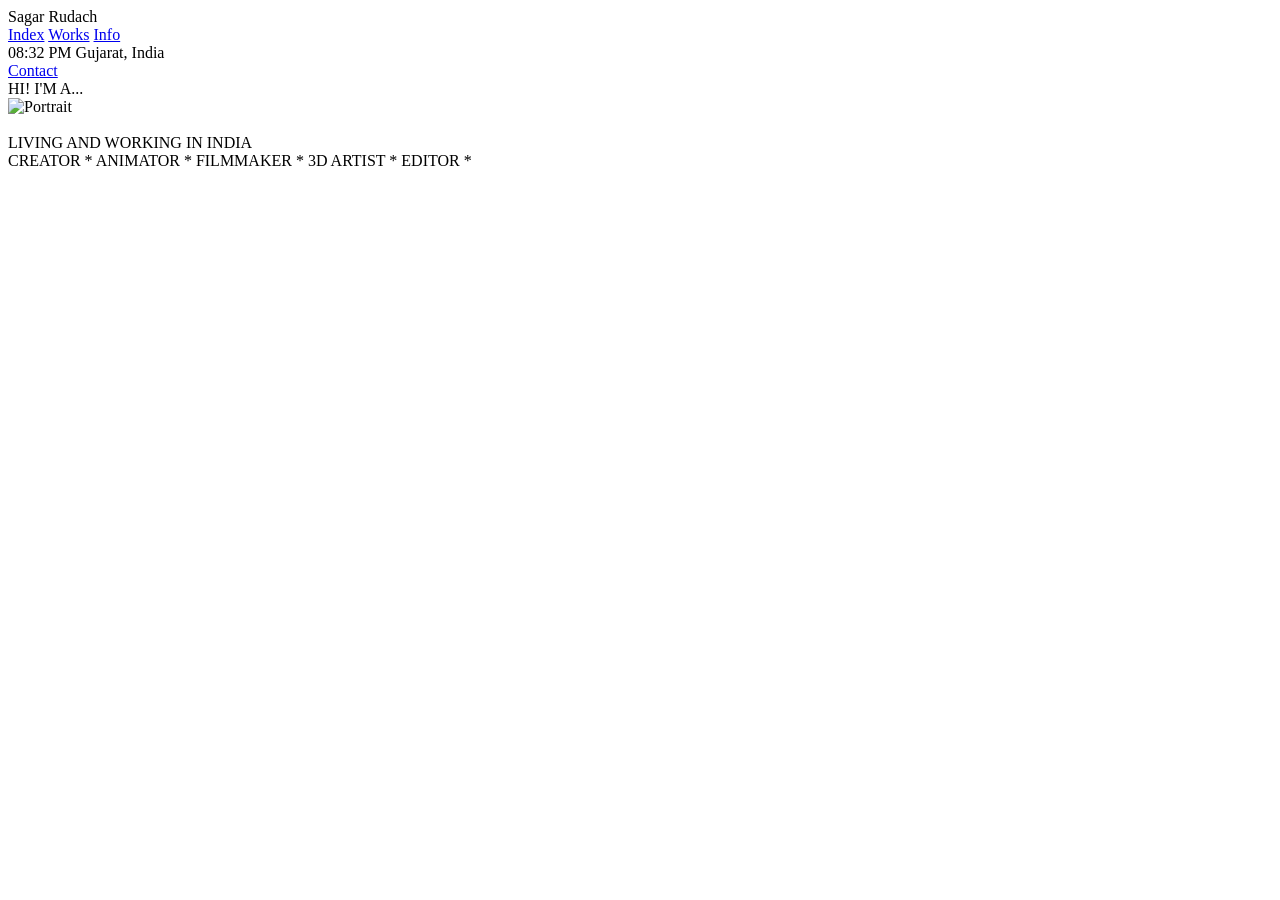
==== info.html @ 34eed045 "Update_index and relevent style and script" ====
<!DOCTYPE html>
<html lang="en">

<head>
    <meta charset="UTF-8">
    <meta name="viewport" content="width=device-width, initial-scale=1.0">

    <title>Sagar Rudach — Portfolio</title>
<header class="site-header">

    <!-- LEFT -->
    <div class="header-name">
        Sagar Rudach
    </div>

    <!-- CENTER -->
    <nav class="header-nav">
       <a href="index.html" data-page="index">Index</a>
        <a href="works.html" data-page="works">Works</a>
        <a href="info.html" data-page="info">Info</a>
    </nav>

    <!-- RIGHT -->
    <div class="header-right">

        <div class="header-location">
            <span id="clock">08:32 PM</span>
            <span>Gujarat, India</span>
        </div>

        <a href="contact.html" class="header-contact">
            Contact
        </a>

    </div>
</header>

    <link rel="stylesheet" href="style.css">
</head>

<body>

    <main class="about">

        <!-- LEFT TEXT -->
        <div class="intro">
            <span>HI! I'M A...</span>
        </div>


        <!-- PORTRAIT -->
        <div class="portrait" id="portrait">

            <!-- Static face -->
            <img
                src="assets/portrait.jpg"
                class="portrait-base"
                alt="Portrait"
            >

            <!-- Interactive eye layer -->
            <div class="eye-container">

                <img
                    id="eyesA"
                    class="eyes eyes-visible"
                    src="assets/eyes/center.png"
                    alt=""
                >

                <img
                    id="eyesB"
                    class="eyes"
                    src="assets/eyes/center.png"
                    alt=""
                >

            </div>

        </div>


        <!-- RIGHT TEXT -->
        <div class="location">
            <span>LIVING AND WORKING</span>
            <span>IN INDIA</span>
        </div>


        <!-- CREATIVE ROLES -->
        <div class="roles">

            <span class="role" data-gaze="upper-left">
                CREATOR *
            </span>

            <span class="role" data-gaze="up">
                ANIMATOR *
            </span>

            <span class="role" data-gaze="upper-right">
                FILMMAKER *
            </span>

            <span class="role" data-gaze="left">
                3D ARTIST *
            </span>

            <span class="role" data-gaze="right">
                EDITOR *
            </span>

        </div>

    </main>


    <script src="script.js"></script>

</body>

</html>
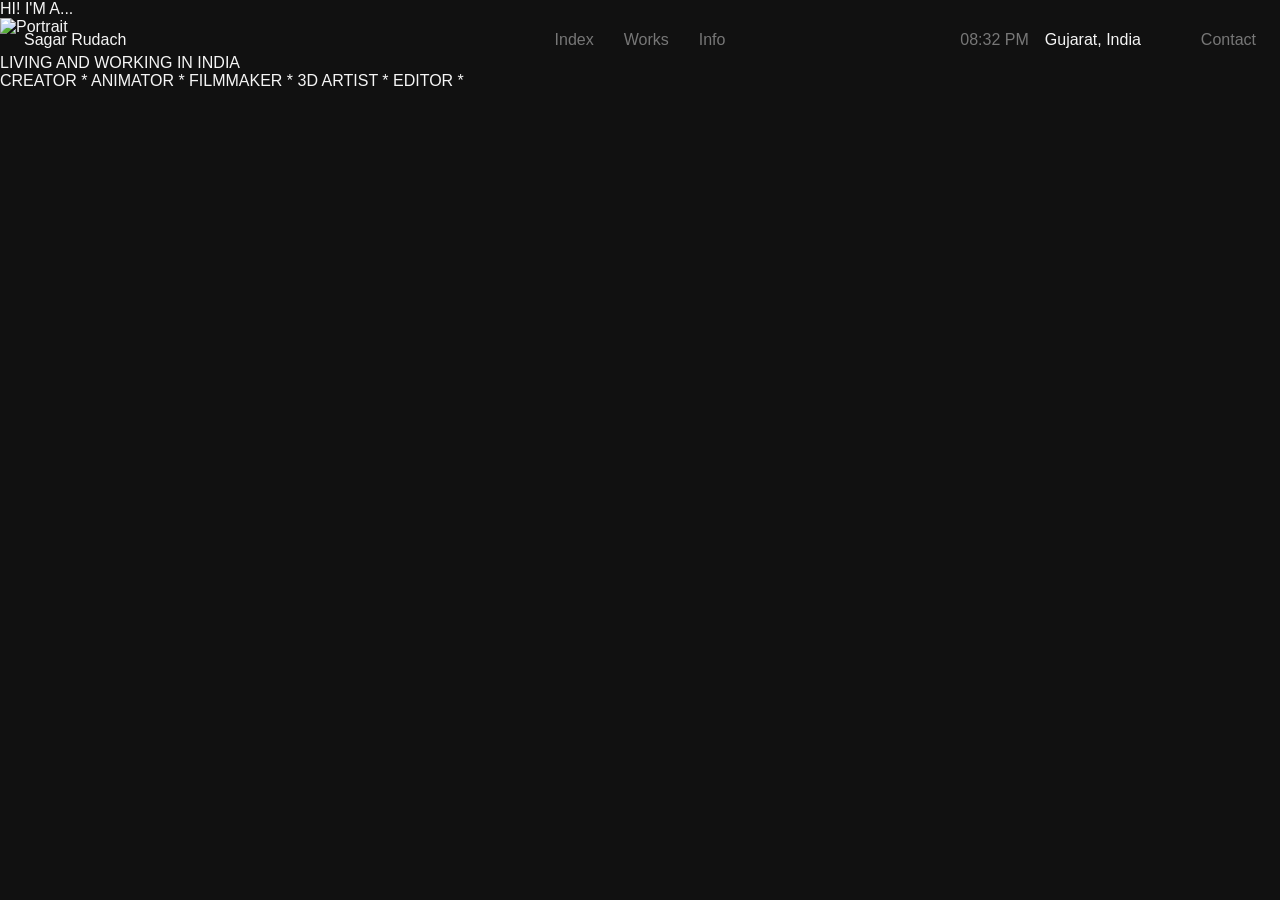
==== commit e9570300: "Refactor info.html with corrected references Updated HTML structure and corrected stylesheet/script " ====
--- a/info.html
+++ b/info.html
@@ -35,7 +35,7 @@
     </div>
 </header>
 
-    <link rel="stylesheet" href="style.css">
+    <link rel="stylesheet" href="Style.css">
 </head>
 
 <body>
@@ -115,8 +115,8 @@
     </main>
 
 
-    <script src="script.js"></script>
+    <script src="Script.js"></script>
 
 </body>
 
-</html>+</html>
--- a/Style.css
+++ b/Style.css
@@ -0,0 +1,2456 @@
+/* =========================================
+   HEADER
+========================================= */
+
+.site-header {
+    position: absolute;
+    top: 0;
+    left: 0;
+    width: 100%;
+    height: 80px;
+    padding: 0 24px;
+    display: grid;
+    grid-template-columns: 1fr auto 1fr;
+    align-items: center;
+    z-index: 50;
+    font-size: 16px;
+}
+
+/* =========================================
+   PROJECT FOLDERS
+========================================= */
+
+.project-folder-container {
+
+    position: fixed;
+    left: 0;
+    top: 50%;
+    width: 100vw;
+    height: 82vh;
+    transform:
+        translate(-100%, -50%);
+    display: flex;
+    align-items: center;
+    padding-left: 12vw;
+    transition:
+        transform 1.2s cubic-bezier(.16,1,.3,1);
+    z-index: 40;
+    pointer-events: none;
+}
+
+
+/* OPEN */
+
+.hero.projects-open .project-folder-container {
+
+    transform:
+        translate(0, -50%);
+    pointer-events: auto;
+}
+/* =========================================
+   PROJECT FOLDER NAVIGATION
+========================================= */
+
+.project-folder-view {
+
+    position: fixed;
+    inset: 0;
+    z-index: 60;
+    pointer-events: none;
+    overflow: hidden;
+    transform: translateX(100%);
+    transition:
+        transform 1.1s cubic-bezier(.16,1,.3,1);
+}
+
+
+/* OPEN */
+
+.hero.projects-open .project-folder-view {
+
+    transform: translateX(0);
+    scale: 1px;
+    pointer-events: auto;
+
+}
+
+
+/* =========================================
+   FOLDER TRACK
+========================================= */
+
+.folder-track {
+
+    position: absolute;
+    right: 5vw;
+    top: 50%;
+    height: 70vh;
+    display: flex;
+    align-items: center;
+    transform: translateY(-50%);
+    padding-right: 8vw;
+
+}
+
+
+/* =========================================
+   FOLDER
+========================================= */
+
+.folder-project {
+
+    position: relative;
+    flex: 0 0 clamp(180px, 18vw, 280px);
+    height: 65vh;
+    margin-left: -55px;
+    padding: 0;
+    border: 1px solid #444;
+    background: #222;
+    overflow: visible;
+    cursor: pointer;
+    transition:
+        transform .6s cubic-bezier(.16,1,.3,1),
+        margin .6s cubic-bezier(.16,1,.3,1);
+
+}
+
+
+/* First folder */
+
+.folder-project:first-child {
+    margin-left: 0;
+}
+
+
+/* =========================================
+   FOLDER IMAGE
+========================================= */
+
+.folder-project img {
+
+    width: 100%;
+    height: 100%;
+    display: block;
+    object-fit: cover;
+
+}
+
+
+/* =========================================
+   FOLDER NUMBER
+========================================= */
+
+.folder-project span {
+
+    position: absolute;
+    right: -1px;
+    top: 15%;
+    width: 42px;
+    height: 100px;
+    display: flex;
+    align-items: center;
+    justify-content: center;
+    background: #ddd;
+    color: #111;
+    font-size: 12px;
+    font-weight: 600;
+    writing-mode: vertical-rl;
+    letter-spacing: .1em;
+    z-index: 10;
+
+}
+
+
+/* =========================================
+   STACK ORDER
+========================================= */
+
+.folder-project:nth-child(1) {
+    z-index: 6;
+}
+
+.folder-project:nth-child(2) {
+    z-index: 5;
+}
+
+.folder-project:nth-child(3) {
+    z-index: 4;
+}
+
+.folder-project:nth-child(4) {
+    z-index: 3;
+}
+
+.folder-project:nth-child(5) {
+    z-index: 2;
+}
+
+.folder-project:nth-child(6) {
+    z-index: 1;
+}
+
+
+/* =========================================
+   HOVER
+========================================= */
+
+@media (hover: hover) and (pointer: fine) {
+
+    .folder-project:hover {
+        transform:
+            translateY(-20px);
+        margin-right: 20px;
+    }
+
+}
+
+/* =========================================
+   PROJECT ARCHIVE
+========================================= */
+
+.project-archive {
+    position: fixed;
+    top: 0;
+    right: 0;
+    width: 100vw;
+    height: 100vh;
+    z-index: 70;
+    pointer-events: none;
+    overflow: visible;
+    /*
+       IMPORTANT:
+       Leave the folder stack partially visible
+       on the homepage.
+    */
+    transform: translateX(calc(100% - 120px));
+    transition:
+        transform 1s cubic-bezier(.16, 1, .3, 1);
+}
+
+
+
+/* OPEN */
+
+body.archive-open .project-archive {
+        transform: translateX(calc(100% - 160px));
+
+    pointer-events: auto;
+}
+
+
+/* =========================================
+   TRACK
+========================================= */
+
+.archive-track {
+    width: 100%;
+    height: 100%;
+
+    display: flex;
+    align-items: stretch;
+}
+
+
+/* =========================================
+   COVER
+========================================= */
+
+.archive-cover {
+    cursor: pointer;
+    position: relative;
+    flex: 0 0 18vw;
+    min-width: 190px;
+    height: 100%;
+    background: #0b0b0b;
+    border-right: 1px solid #333;
+    z-index: 20;
+}
+
+.archive-cover:hover {
+    box-shadow:
+        -16px 12px 35px rgba(0,0,0,.48),
+        4px 0 12px rgba(0,0,0,.2);
+}
+
+/* PROJECTS TITLE */
+
+.archive-cover-title {
+    position: absolute;
+    top: 10%;
+    right: 30px;
+    writing-mode: vertical-rl;
+    transform: rotate(180deg);
+    font-size: clamp(2rem, 3vw, 4rem);
+    font-weight: 400;
+    letter-spacing: -.04em;
+}
+
+
+/* SMALL INFO */
+
+.archive-cover-info {
+    position: absolute;
+    bottom: 8%;
+    left: 35px;
+    writing-mode: vertical-rl;
+    transform: rotate(180deg);
+    font-size: 9px;
+    line-height: 1.4;
+    letter-spacing: .1em;
+    color: #777;
+}
+
+
+/* =========================================
+   ARROW
+========================================= */
+
+.archive-arrow {
+    position: absolute;
+    right: 8;
+    top: 50%;
+    transform: translateY(-50%);
+    width: 44px;
+    height: 44px;
+    border-radius: 50%;
+    border: none;
+    background: #ddd;
+    color: #111;
+    font-size: 20px;
+    cursor: pointer;
+    z-index: 30;
+    transition:
+        transform .3s ease;
+}
+
+
+.archive-arrow:hover {
+
+    transform:
+        translateY(-50%)
+        translateX(5px);
+}
+
+/* =========================================
+   ARCHIVE PROJECT
+========================================= */
+
+/* =========================================
+   FOLDER
+========================================= */
+
+.archive-project {
+
+    position: relative;
+
+    flex: 0 0 clamp(150px, 13vw, 210px);
+
+    height: 88vh;
+
+    margin-left: -32px;
+
+    padding: 0;
+
+    border: none;
+
+    background: #888;
+
+    cursor: pointer;
+
+    overflow: visible;
+
+    /*
+       Rounded physical folder appearance
+    */
+    border-radius:
+        0
+        18px
+        18px
+        0;
+
+    /*
+       Shadow makes the layers feel physical
+    */
+    filter:
+        drop-shadow(
+            -10px 8px 14px rgba(0,0,0,.35)
+        );
+
+    transition:
+        transform .7s cubic-bezier(.16,1,.3,1),
+        margin-left .7s cubic-bezier(.16,1,.3,1);
+}
+
+.archive-project span {
+
+    position: absolute;
+    top: 14%;
+    right: -1px;
+    width: 44px;
+    height: 105px;
+    background: #ccc;
+    color: #111;
+    display: flex;
+    align-items: center;
+    justify-content: center;
+    writing-mode: vertical-rl;
+    font-size: 12px;
+    font-weight: 600;
+    letter-spacing: .08em;
+    z-index: 10;
+    /*
+       Rounded folder tab
+    */
+    border-radius:
+        0
+        10px
+        10px
+        0;
+
+    /*
+       Physical depth
+    */
+    box-shadow:
+        5px 4px 10px rgba(0,0,0,.25);
+}
+.archive-project:nth-of-type(1) {
+    z-index: 15;
+}
+
+.archive-project:nth-of-type(2) {
+    z-index: 14;
+}
+
+.archive-project:nth-of-type(3) {
+    z-index: 13;
+}
+
+.archive-project:nth-of-type(4) {
+    z-index: 12;
+}
+
+.archive-project:nth-of-type(5) {
+    z-index: 11;
+}
+
+.archive-project:nth-of-type(6) {
+    z-index: 10;
+}
+
+/* IMAGE */
+
+.archive-project img {
+    width: 100%;
+    height: 100%;
+    object-fit: cover;
+    display: block;
+}
+
+
+/* NUMBER TAB */
+
+.archive-number {
+    position: absolute;
+    top: 16%;
+    right: 0;
+    width: 42px;
+    height: 100px;
+    background: #ccc;
+    color: #111;
+    z-index: 10;
+    display: flex;
+    justify-content: center;
+    align-items: center;
+    writing-mode: vertical-rl;
+    font-size: 13px;
+    font-weight: 600;
+}
+
+/* =========================================
+   MAIN PAGE SHIFT
+========================================= */
+
+.hero {
+    transition:
+        transform 1.2s cubic-bezier(.16,1,.3,1);
+}
+
+
+/* =========================================
+   NAME
+========================================= */
+
+.header-name {
+    justify-self: start;
+    color: #f5f5f5;
+    font-weight: 500;
+}
+
+
+/* =========================================
+   NAVIGATION
+========================================= */
+
+.header-nav {
+    display: flex;
+    align-items: center;
+    gap: 30px;
+}
+
+.header-nav a {
+    position: relative;
+    color: #777;
+    text-decoration: none;
+    transition: color .3s ease;
+}
+
+.header-nav a:hover {
+    color: #f5f5f5;
+}
+
+
+/* ACTIVE LINK */
+
+.header-nav a.active {
+    color: #f5f5f5;
+}
+
+.header-nav a.active::after {
+    content: "";
+    position: absolute;
+    left: 0;
+    right: 0;
+    bottom: -8px;
+    height: 1px;
+    background: #f5f5f5;
+}
+
+
+/* =========================================
+   RIGHT SIDE
+========================================= */
+
+.header-right {
+    justify-self: end;
+    display: flex;
+    align-items: center;
+    gap: 60px;
+}
+
+.header-location {
+    display: flex;
+    align-items: center;
+    gap: 16px;
+}
+
+.header-location span:first-child {
+    color: #777;
+}
+
+.header-location span:last-child {
+    color: #f5f5f5;
+}
+
+.header-contact {
+    color: #777;
+    text-decoration: none;
+    transition: color .3s ease;
+}
+
+.header-contact:hover {
+    color: #f5f5f5;
+}
+
+        /* =========================================
+           RESET
+        ========================================= */
+
+        * {
+            box-sizing: border-box;
+            margin: 0;
+            padding: 0;
+        }
+
+
+        body {
+
+            background: #111;
+            color: #f5f5f5;
+            font-family:
+                Arial,
+                Helvetica,
+                sans-serif;
+            overflow: hidden;
+        }
+
+
+        /* =========================================
+           HERO
+        ========================================= */
+
+        .hero {
+
+            width: 100vw;
+            height: 100vh;
+            position: relative;
+            display: flex;
+            align-items: center;
+            justify-content: center;
+            overflow: hidden;
+        }
+
+
+        /* =========================================
+           TOP LABEL
+        ========================================= */
+
+        .top-label {
+
+            position: absolute;
+            top: 30px;
+            left: 35px;
+            font-size: 11px;
+            letter-spacing: 0.15em;
+            text-transform: uppercase;
+            opacity: 0.5;
+            z-index: 30;
+        }
+
+
+        /* =========================================
+           NAME
+        ========================================= */
+
+        .name {
+
+            position: absolute;        
+            top: 40%;
+            left: 50%;
+            z-index: 10;
+            max-width: calc(100vw - 32px);
+            display: flex;
+            font-size:
+                clamp(
+                    3rem,
+                    8vw,
+                    10rem
+                );
+
+            font-weight: 700;
+            letter-spacing: -0.07em;
+            line-height: 0.8;
+            white-space: nowrap;
+            transform: translate(-50%, -50%);
+            user-select: none;
+        }
+
+
+        .letter {
+
+            display: inline-block;
+            opacity: 0;
+            transform:
+                translate(var(--x), var(--y))
+                rotate(var(--rotation))
+                scale(0.8);
+            transition:
+                transform
+                1.5s
+                cubic-bezier(.16,1,.3,1),
+                opacity
+                .6s
+                ease;
+        }
+
+
+        .hero.reveal .letter {
+
+            opacity: 1;
+            transform:
+                translate(0,0)
+                rotate(0deg)
+                scale(1);
+        }
+
+
+        /* =========================================
+           ABOUT ME
+        ========================================= */
+        .about-me{
+
+            z-index: -10;
+            position: absolute;
+            bottom: 18vh;
+            left: 50%;
+            width: min(76vw, 1000px);
+            transform:
+                translateX(-50%)
+                translateY(200px);
+            text-align: center;
+            font-size: clamp(.5rem, 1.5vw, 2rem);
+            line-height: 1.15;
+            letter-spacing: clamp(.05em, .18vw, .18em);
+            text-transform: uppercase;
+            opacity: 0;
+            transition:
+                transform
+                1.5s
+                cubic-bezier(.16,1,.3,1),
+                opacity
+                .6s
+                ease;
+        }
+
+
+        .hero.reveal .about-me {
+
+            opacity: 1;
+            transform:
+                translate(-50%, 0)
+                rotate(0deg)
+                scale(1);        }
+
+        /* =========================================
+           SUBTITLE
+        ========================================= */
+
+        .subtitle {
+
+            position: absolute;
+            bottom: 8vh;
+            left: 50%;
+            transform:
+                translateX(-50%)
+                translateY(20px);
+            text-align: center;
+            font-size: 11px;
+            letter-spacing: .18em;
+            text-transform: uppercase;
+            opacity: 0;
+            transition:
+                opacity
+                1s
+                ease
+                1.8s,
+
+                transform
+                1s
+                cubic-bezier(.16,1,.3,1)
+                1.8s;
+        }
+
+
+        .hero.reveal .subtitle {
+
+            opacity: .6;
+
+            transform:
+                translateX(-50%)
+                translateY(0);
+        }
+
+
+        /* =========================================
+           PROJECT BOXES
+        ========================================= */
+.project img {
+            width: 100%;
+            height: 100%;
+            object-fit: cover;
+            display: block;
+        }
+
+.project {
+    position: absolute;
+    width: clamp(72px, 9vw, 150px);
+    aspect-ratio: 4 / 3;
+    background: #252525;
+    border: 1px solid #444;
+    display: flex;
+    align-items: center;
+    justify-content: center;
+    color: #777;
+    font-size: 0.65rem;
+    letter-spacing: 0.12em;
+    text-transform: uppercase;
+    cursor: pointer;
+    opacity: 0;
+    transition:
+        transform 1.5s cubic-bezier(.16,1,.3,1),
+        opacity .8s ease;
+}
+
+        .project:hover {
+            border-color: #777;
+            color: #fff;
+            scale:110%;
+            transition:
+            Scale 0.5s cubic-bezier(.2,.8,.2,1);
+        }
+
+        /* =========================================
+           PROJECT FINAL POSITIONS
+        ========================================= */
+
+        .hero.reveal .project {
+            opacity: 1;
+
+        }
+
+
+        .hero.reveal .project-1 {
+            transition-delay: .1s;
+        }
+
+        .hero.reveal .project-2 {
+            transition-delay: .1s;
+        }
+
+        .hero.reveal .project-3 {
+            transition-delay: .1s;
+        }
+
+        .hero.reveal .project-4 {
+            transition-delay: .1s;
+        }
+
+
+        /* =========================================
+           PROJECT OVERLAY
+        ========================================= */
+        
+        .project-view {
+
+            position: fixed;
+            inset: 0;
+            z-index: 100;
+            pointer-events: none;
+            visibility: hidden;
+        }
+
+
+        .project-view.active {
+
+            visibility: visible;
+            pointer-events: auto;
+        }
+
+
+        /* =========================================
+           DARK BACKDROP
+        ========================================= */
+
+        .project-backdrop {
+
+            position: absolute;
+            inset: 0;
+            background:
+                rgba(17, 17, 17, 0.75);
+            opacity: 0;
+            transition:
+                opacity .6s ease;
+        }
+
+
+        .project-view.active
+        .project-backdrop {
+            opacity: 1;
+        }
+
+
+        /* =========================================
+           EXPANDED PROJECT
+        ========================================= */
+
+        .project-content {
+
+            position: absolute;
+            width: 80vw;
+            height: 80vh;
+            top: 50%;
+            left: 50%;
+            background: #1b1b1b;
+            border: 1px solid #444;
+            overflow: auto;
+            opacity: 0;
+            transform:
+                translate(
+                    calc(-50% + var(--start-x)),
+                    calc(-50% + var(--start-y))
+                )
+                scale(var(--start-scale));
+
+            transition:
+                transform
+                .8s
+                cubic-bezier(.16,1,.3,1),
+                opacity
+                .4s
+                ease;
+        }
+
+
+        .project-view.active
+        .project-content {
+            opacity: 1;
+            transform:
+                translate(-50%,-50%)
+                scale(1);
+        }
+
+
+        /* =========================================
+           PROJECT IMAGE PLACEHOLDER
+        ========================================= */
+
+        .project-image {
+
+            width: 100%;
+            height: 65%;
+            background: #292929;
+            display: flex;
+            align-items: center;
+            justify-content: center;
+            color: #555;
+            font-size: 12px;
+            letter-spacing: .15em;
+            text-transform: uppercase;
+        }
+
+
+        /* =========================================
+           PROJECT INFO
+        ========================================= */
+
+        .project-info {
+
+            padding: 35px;
+            display: grid;
+            grid-template-columns:
+                1fr 2fr;
+            gap: 40px;
+        }
+
+
+        .project-number {
+
+            font-size: 11px;
+            letter-spacing: .15em;
+            opacity: .5;
+        }
+
+
+        .project-title {
+
+            font-size:
+                clamp(
+                    2rem,
+                    5vw,
+                    5rem
+                );
+            line-height: .9;
+            margin-bottom: 25px;
+        }
+
+
+        .project-description {
+
+            max-width: 600px;
+            font-size: 15px;
+            line-height: 1.6;
+            color: #aaa;
+        }
+
+
+        /* =========================================
+           CLOSE BUTTON
+        ========================================= */
+
+        .close-project {
+
+            position: absolute;
+            top: 20px;
+            right: 25px;
+            z-index: 10;
+            width: 45px;
+            height: 45px;
+            border: 1px solid #555;
+            background: #111;
+            color: white;
+            font-size: 20px;
+            cursor: pointer;
+        }
+
+
+        /* =========================================
+           MOBILE
+        ========================================= */
+
+        @media (max-width:600px) {
+
+            .name {
+
+                font-size: 17vw;
+                flex-wrap: wrap;
+                justify-content: center;
+                max-width: 95vw;
+            }
+
+
+            .project {
+
+                width: 25vw;
+            }
+
+
+            .project-content {
+
+                width: 92vw;
+                height: 85vh;
+            }
+
+
+            .project-info {
+
+                grid-template-columns: 1fr;
+                gap: 20px;
+                padding: 25px;
+            }
+
+        }
+
+
+/* =========================================
+   SLIDE PROJECT ARCHIVE
+========================================= */
+
+.project-archive {
+    position: fixed;
+    top: 0;
+    right: 0;
+    /*
+       The archive itself is only 55vw wide.
+       This makes it feel like a physical stack
+       sitting off the edge of the homepage.
+    */
+    width: 40vw;
+    height: 100vh;
+    z-index: 70;
+    pointer-events: none;
+    overflow: visible;
+
+    /*
+       CLOSED:
+       Only the left edge of the archive
+       peeks into the homepage.
+    */
+    transform:
+        translateX(calc(100% - 220px));
+
+    transition:
+        transform 1.1s cubic-bezier(.16, 1, .3, 1);
+}
+
+
+/* =========================================
+   OPEN
+========================================= */
+
+body.archive-open .project-archive {
+    
+    transform:
+        translateX(0);
+
+    pointer-events: auto;
+}
+
+
+/* =========================================
+   STACK
+========================================= */
+
+.archive-stack {
+
+    position: relative;
+    width: 100%;
+    height: 100%;
+    display: flex;
+    align-items: center;
+    padding:
+        6vh
+        4vw
+        6vh
+        0;
+}
+
+
+/* =========================================
+   PROJECTS COVER
+========================================= */
+
+.archive-cover {
+
+    position: relative;
+    flex:
+        0 0
+        clamp(115px, 9vw, 150px);
+    height: 88vh;
+    background: #090909;
+    z-index: 30;
+    /*
+       Folder-like rounded edge
+    */
+    border-radius:
+        0
+        24px
+        24px
+        0;
+    /*
+       Physical depth
+    */
+    box-shadow:
+        -12px 12px 30px rgba(0,0,0,.42),
+        4px 0 10px rgba(0,0,0,.18);
+    overflow: visible;
+}
+
+
+/* =========================================
+   PROJECTS TITLE
+========================================= */
+
+.archive-title {
+    position: absolute;
+    top: 50%;
+    left: 50%;
+    transform:
+        translate(-50%, -50%)
+        rotate(-90deg);
+    color: #aaa;
+    font-size:
+        clamp(
+            30px,
+            3vw,
+            48px
+        );
+    line-height: 1;
+    white-space: nowrap;
+    letter-spacing: -.05em;
+}
+
+
+/* =========================================
+   COVER INFORMATION
+========================================= */
+
+.archive-cover-info {
+    position: absolute;
+    bottom: 8%;
+    left: 50%;
+    transform:
+        translateX(-50%);
+    writing-mode: vertical-rl;
+    color: #666;
+    font-size: 8px;
+    line-height: 1.5;
+    letter-spacing: .15em;
+    white-space: nowrap;
+}
+
+
+/* =========================================
+   ARROW
+========================================= */
+
+.archive-arrow {
+
+    position: absolute;
+    right: -22px;
+    top: 50%;
+    width: 46px;
+    height: 46px;
+    padding: 0;
+    border: none;
+    border-radius: 50%;
+    background: #e4e4e4;
+    color: #111;
+    display: flex;
+    align-items: center;
+    justify-content: center;
+    font-size: 20px;
+    cursor: pointer;
+    z-index: 100;
+    box-shadow:
+        0 8px 20px rgba(0,0,0,.3);
+    transform:
+        translateY(-50%);
+    animation:
+        archiveArrowBounce
+        2.2s
+        ease-in-out
+        infinite;
+}
+
+
+/*
+   Attention animation
+*/
+
+@keyframes archiveArrowBounce {
+
+    0%,
+    100% {
+        transform:
+            translateY(-50%)
+            translateX(0);
+    }
+
+    50% {
+        transform:
+            translateY(-50%)
+            translateX(7px);
+    }
+}
+
+
+/*
+   Stop the bounce when interacting
+*/
+
+.archive-arrow:hover {
+
+    animation: none;
+
+    transform:
+        translateY(-50%)
+        translateX(6px);
+
+    background: #fff;
+}
+
+
+/* =========================================
+   FOLDERS
+========================================= */
+
+.archive-project {
+   
+    overflow: visible;
+    position: relative;
+    flex:
+        0 0
+        clamp(115px, 10vw, 170px);
+    height: 88vh;
+    /*
+       Strong overlap.
+       This is what makes it feel like a stack.
+    */
+    margin-left: -38px;
+    padding: 0;
+    border: none;
+    background: #777;
+    cursor: pointer;
+    /*
+       Folder shape
+    */
+    border-radius:
+        0
+        20px
+        20px
+        0;
+
+    /*
+       Physical shadow
+    */
+    box-shadow:
+        -8px 10px 24px rgba(0,0,0,.35);
+
+    transition:
+        margin-left .9s cubic-bezier(.16,1,.3,1),
+        transform .5s cubic-bezier(.16,1,.3,1),
+        filter 0.5s cubic-bezier(.2,.8,.2,1);
+    }
+
+
+/* =========================================
+   FOLDER IMAGE
+========================================= */
+
+.archive-image {
+    overflow: hidden;
+    position: relative;
+    flex:
+        0 0
+        clamp(115px, 10vw, 170px);
+    height: 88vh;
+    /*
+       Strong overlap.
+       This is what makes it feel like a stack.
+    */
+    margin-left: -38px;
+    padding: 0;
+    border: none;
+    background: #777;
+    cursor: pointer;
+    /*
+       Folder shape
+    */
+    border-radius:
+        0
+        20px
+        20px
+        0;
+}
+
+.archive-project img {
+
+    width: 100%;
+    height: 100%;
+    display: block;
+    object-fit:cover;
+    filter:blur(4px) grayscale(80%);
+    border-radius:
+        0
+        20px
+        20px
+        0;
+
+    transition:
+        filter 0.5s cubic-bezier(.2,.8,.2,1),
+        transform 0.6s cubic-bezier(.2,.8,.2,1);
+    
+}
+
+
+/* =========================================
+   FOLDER TAB / NUMBER
+========================================= */
+
+.archive-project span {
+
+    position: absolute;
+    top: 14%;
+    right: -40px;
+    width: 40px;
+    height: 100px;
+    background: #c8c8c8;
+    color: #111;
+    display: flex;
+    align-items: center;
+    justify-content: center;
+    writing-mode: vertical-rl;
+    font-size: 12px;
+    font-weight: 600;
+    letter-spacing: .08em;
+    z-index: 10;
+    border-radius:
+        0
+        10px
+        10px
+        0;
+
+    box-shadow:
+        5px 4px 12px rgba(0,0,0,.28);
+}
+
+
+/* =========================================
+   FOLDER STACK ORDER
+========================================= */
+
+.archive-project:nth-child(2) {
+    z-index: 25;
+}
+
+.archive-project:nth-child(3) {
+    z-index: 24;
+}
+
+.archive-project:nth-child(4) {
+    z-index: 23;
+}
+
+.archive-project:nth-child(5) {
+    z-index: 22;
+}
+
+.archive-project:nth-child(6) {
+    z-index: 21;
+}
+
+.archive-project:nth-child(7) {
+    z-index: 20;
+}
+
+
+/* =========================================
+   OPENED STACK
+========================================= */
+
+body.archive-expanded .archive-project {
+
+    /*
+       Spread the folders apart.
+    */
+    margin-left: -8px;
+}
+
+
+/* =========================================
+   HOVER
+========================================= */
+
+@media (hover: hover) and (pointer: fine) {
+
+    .archive-project:hover {
+
+        transform:
+            translateY(-14px);
+        filter: blur(0px);
+    }
+
+    .archive-project:hover img {
+        filter: blur(0px);
+    }
+
+}
+
+/* =========================================
+   WORKS PAGE
+========================================= */
+
+.works-body {
+    min-height: 100vh;
+    overflow-x: hidden;
+    overflow-y: auto;
+    background:
+        radial-gradient(circle at 80% 10%, #292929 0, #111 34%),
+        #111;
+}
+
+.works-home-link {
+    color: inherit;
+    text-decoration: none;
+}
+
+.works-page {
+    width: min(1900px, calc(100vw - 70px));
+    margin: 0 auto;
+    padding: 0px 0 80px;
+}
+
+.works-heading {
+    display: grid;
+    grid-template-columns: 1fr 2fr 1fr;
+    align-items: end;
+    gap: 30px;
+    padding-bottom: 55px;
+    border-bottom: 1px solid #3b3b3b;
+}
+
+.works-kicker,
+.works-intro {
+    color: #777;
+    font-size: 11px;
+    letter-spacing: .12em;
+    line-height: 1.5;
+    text-transform: uppercase;
+}
+
+.works-heading h1 {
+    font-size: clamp(5rem, 15vw, 12rem);
+    font-weight: 700;
+    letter-spacing: -.08em;
+    line-height: .72;
+}
+
+.works-intro {
+    max-width: 190px;
+    justify-self: end;
+}
+
+.works-grid {
+    align-items: center;
+    max-width: 1900px;
+    display: grid;
+    grid-template-columns: repeat(2, minmax(0, 1fr));
+    gap: 70px 24px;
+    padding-top: 45px;
+}
+
+.work-card {
+    color: #f5f5f5;
+    text-decoration: none;
+}
+
+.work-card img {
+    width: 100%;
+    aspect-ratio: 4 / 5;
+    display: block;
+    object-fit: cover;
+    filter: saturate(.75);
+    transition: filter .5s ease, transform .5s cubic-bezier(.16, 1, .3, 1);
+}
+
+.work-card-wide {
+    grid-column: span 2;
+}
+
+.work-card-wide img {
+    aspect-ratio: 16 / 8;
+}
+
+.work-card-tall img {
+    aspect-ratio: 4 / 6;
+}
+
+.work-card:hover img {
+    filter: saturate(1);
+    transform: translateY(-8px);
+}
+
+.work-card-meta {
+    display: flex;
+    justify-content: space-between;
+    gap: 20px;
+    padding-top: 13px;
+    color: #888;
+    font-size: 10px;
+    letter-spacing: .1em;
+    text-transform: uppercase;
+}
+
+.work-card-meta span:first-child {
+    color: #f5f5f5;
+}
+
+@media (max-width: 1080px) {
+    .works-page {
+        width: calc(100vw - 40px);
+        padding-top: 120px;
+    }
+
+    .works-heading {
+        grid-template-columns: 1fr;
+        gap: 25px;
+    }
+
+    .works-heading h1 {
+        font-size: 24vw;
+    }
+
+    .works-intro {
+        justify-self: start;
+    }
+
+    .works-grid {
+        grid-template-columns: 1fr;
+        gap: 45px;
+    }
+
+    .work-card-wide {
+        grid-column: auto;
+    }
+}
+
+/* =========================================================
+   SOCIAL MEDIA SHOWCASE
+========================================================= */
+
+.social-showcase {
+    width: 100%;
+    margin: 120px 0 160px;
+    overflow: hidden;
+}
+
+
+/* ---------------------------------------------------------
+   HEADER
+--------------------------------------------------------- */
+
+.social-showcase-header {
+    display: flex;
+    justify-content: space-between;
+    align-items: center;
+
+    padding: 0 24px;
+    margin-bottom: 40px;
+
+    font-size: 12px;
+    text-transform: uppercase;
+    letter-spacing: 0.08em;
+}
+
+
+/* ---------------------------------------------------------
+   STAGE
+--------------------------------------------------------- */
+
+.social-stage {
+    position: relative;
+
+    width: 100%;
+    height: 560px;
+
+    display: flex;
+    justify-content: center;
+    align-items: center;
+
+    perspective: 1200px;
+}
+
+
+/* ---------------------------------------------------------
+   CARD BASE
+--------------------------------------------------------- */
+
+.social-card {
+    position: absolute;
+
+    overflow: hidden;
+
+    background: #eee;
+
+    border-radius: 18px;
+
+    box-shadow:
+        0 20px 45px rgba(0, 0, 0, 0.12);
+
+    transition:
+        transform 0.7s cubic-bezier(.2,.8,.2,1),
+        opacity 0.5s ease,
+        filter 0.5s ease;
+
+    cursor: pointer;
+}
+
+
+/* image */
+
+.social-card img {
+    display: block;
+
+    width: 100%;
+    height: 100%;
+
+    object-fit: cover;
+}
+
+
+/* ---------------------------------------------------------
+   ASPECT RATIOS
+--------------------------------------------------------- */
+
+/* Instagram portrait */
+
+.ratio-portrait {
+    width: 300px;
+    aspect-ratio: 4 / 5;
+}
+
+
+/* Instagram square */
+
+.ratio-square {
+    width: 310px;
+    aspect-ratio: 1 / 1;
+}
+
+
+/* Instagram story / reel */
+
+.ratio-story {
+    width: 260px;
+    aspect-ratio: 9 / 16;
+}
+
+
+/* landscape */
+
+.ratio-landscape {
+    width: 420px;
+    aspect-ratio: 16 / 9;
+}
+
+
+/* ---------------------------------------------------------
+   CARD POSITIONS
+--------------------------------------------------------- */
+
+/* far left */
+
+.card-left-back {
+    transform:
+        translateX(-520px)
+        rotate(-12deg)
+        scale(.82);
+
+    opacity: .65;
+    filter: blur(.5px);
+
+    z-index: 1;
+}
+
+
+/* left */
+
+.card-left {
+    transform:
+        translateX(-300px)
+        rotate(-7deg)
+        scale(.9);
+
+    opacity: .9;
+
+    z-index: 2;
+}
+
+
+/* center */
+
+.card-center {
+    transform:
+        translateX(0)
+        rotate(0deg)
+        scale(1);
+
+    z-index: 5;
+}
+
+
+/* right */
+
+.card-right {
+    transform:
+        translateX(300px)
+        rotate(7deg)
+        scale(.9);
+
+    opacity: .9;
+
+    z-index: 2;
+}
+
+
+/* far right */
+
+.card-right-back {
+    transform:
+        translateX(520px)
+        rotate(12deg)
+        scale(.82);
+
+    opacity: .65;
+    filter: blur(.5px);
+
+    z-index: 1;
+}
+
+
+/* ---------------------------------------------------------
+   CARD LABEL
+--------------------------------------------------------- */
+
+.social-card-label {
+    position: absolute;
+
+    left: 0;
+    bottom: 0;
+
+    width: 100%;
+
+    display: flex;
+    justify-content: space-between;
+
+    padding: 14px 16px;
+
+    background: linear-gradient(
+        transparent,
+        rgba(0, 0, 0, .65)
+    );
+
+    color: white;
+
+    font-size: 11px;
+}
+
+
+/* ---------------------------------------------------------
+   BOTTOM
+--------------------------------------------------------- */
+
+.social-showcase-bottom {
+
+    display: flex;
+
+    justify-content: center;
+    align-items: center;
+
+    gap: 24px;
+
+    margin-top: 35px;
+}
+
+
+.social-dots {
+    display: flex;
+    gap: 7px;
+}
+
+
+.social-dots button {
+
+    width: 8px;
+    height: 8px;
+
+    padding: 0;
+
+    border: 1px solid #111;
+
+    border-radius: 50%;
+
+    background: transparent;
+
+    cursor: pointer;
+}
+
+
+.social-dots button.active {
+    background: #111;
+}
+
+
+.social-hint {
+
+    font-size: 10px;
+
+    text-transform: uppercase;
+
+    letter-spacing: .08em;
+
+    opacity: .5;
+}
+
+@media (max-width: 800px) {
+
+    .social-showcase {
+        margin: 80px 0 100px;
+    }
+
+    .social-stage {
+        height: 470px;
+    }
+
+    .social-showcase-header {
+        padding: 0 16px;
+        margin-bottom: 20px;
+    }
+
+    .ratio-portrait {
+        width: 230px;
+    }
+
+    .ratio-square {
+        width: 230px;
+    }
+
+    .ratio-story {
+        width: 190px;
+    }
+
+
+    .card-left-back {
+        transform:
+            translateX(-300px)
+            rotate(-12deg)
+            scale(.72);
+    }
+
+    .card-left {
+        transform:
+            translateX(-170px)
+            rotate(-7deg)
+            scale(.82);
+    }
+
+    .card-right {
+        transform:
+            translateX(170px)
+            rotate(7deg)
+            scale(.82);
+    }
+
+    .card-right-back {
+        transform:
+            translateX(300px)
+            rotate(12deg)
+            scale(.72);
+    }
+
+
+    .social-hint {
+        display: none;
+    }
+
+}
+
+
+/* =========================
+   CONTACT PAGE
+========================= */
+
+.contact-page {
+    min-height: 100vh;
+
+    padding: 7vw;
+
+    background: #020707;
+
+    display: flex;
+    align-items: center;
+    justify-content: center;
+
+    font-family: Arial, Helvetica, sans-serif;
+}
+
+
+/* =========================
+   MAIN CARD
+========================= */
+
+.contact-card {
+
+    position: relative;
+
+    width: 100%;
+    min-height: 680px;
+
+    padding: 40px;
+
+    overflow: hidden;
+
+    border-radius: 22px;
+
+    color: #f4f7f5;
+
+    background:
+
+        radial-gradient(
+            circle at 15% 100%,
+            rgba(23, 119, 92, 0.75),
+            transparent 38%
+        ),
+
+        radial-gradient(
+            circle at 90% 10%,
+            rgba(16, 75, 63, 0.75),
+            transparent 35%
+        ),
+
+        radial-gradient(
+            circle at 55% 50%,
+            rgba(7, 52, 45, 0.9),
+            transparent 55%
+        ),
+
+        #061b18;
+
+    border: 1px solid rgba(255,255,255,0.08);
+
+    box-shadow:
+        inset 0 1px 0 rgba(255,255,255,0.04),
+        0 30px 100px rgba(0,0,0,0.45);
+
+}
+
+
+/* subtle light inside card */
+
+.contact-card::before {
+
+    content: "";
+
+    position: absolute;
+
+    width: 500px;
+    height: 500px;
+
+    left: -180px;
+    bottom: -280px;
+
+    background: #31a77e;
+
+    filter: blur(150px);
+
+    opacity: 0.16;
+
+    pointer-events: none;
+
+}
+
+
+/* =========================
+   TOP LABEL
+========================= */
+
+.contact-label {
+
+    position: absolute;
+
+    top: 40px;
+    left: 40px;
+
+    display: flex;
+    gap: 10px;
+
+    font-size: 10px;
+
+    letter-spacing: 0.12em;
+
+    opacity: 0.55;
+
+}
+
+.contact-label span:first-child {
+
+    padding: 7px 10px;
+
+    border: 1px solid rgba(255,255,255,0.2);
+
+    border-radius: 30px;
+
+}
+
+
+/* =========================
+   MAIN COPY
+========================= */
+
+.contact-copy {
+
+    position: absolute;
+
+    left: 40px;
+    bottom: 105px;
+
+    width: 42%;
+
+}
+
+.contact-copy h1 {
+
+    margin: 0 0 22px;
+
+    font-size: clamp(50px, 5vw, 82px);
+
+    font-weight: 400;
+
+    line-height: 0.93;
+
+    letter-spacing: -0.055em;
+
+}
+
+.contact-copy p {
+
+    max-width: 480px;
+
+    margin: 0;
+
+    color: rgba(255,255,255,0.58);
+
+    font-size: 17px;
+
+    line-height: 1.45;
+
+}
+
+
+/* =========================
+   FORM
+========================= */
+
+.contact-form {
+
+    position: absolute;
+
+    right: 40px;
+    top: 100px;
+
+    width: 40%;
+
+    display: flex;
+    flex-direction: column;
+
+    gap: 22px;
+
+}
+
+
+.form-row {
+
+    display: grid;
+
+    grid-template-columns: 1fr 1fr;
+
+    gap: 18px;
+
+}
+
+
+.field {
+
+    display: flex;
+
+    flex-direction: column;
+
+    gap: 9px;
+
+}
+
+
+.field label {
+
+    font-size: 9px;
+
+    letter-spacing: 0.12em;
+
+    color: rgba(255,255,255,0.45);
+
+}
+
+
+.field input,
+.field select,
+.field textarea {
+
+    width: 100%;
+
+    box-sizing: border-box;
+
+    border: none;
+
+    outline: none;
+
+    border-radius: 10px;
+
+    padding: 15px 16px;
+
+    background: rgba(255,255,255,0.075);
+
+    border: 1px solid rgba(255,255,255,0.08);
+
+    color: white;
+
+    font-family: inherit;
+
+    font-size: 14px;
+
+    transition:
+        background 0.3s ease,
+        border 0.3s ease,
+        box-shadow 0.3s ease;
+
+}
+
+
+.field input::placeholder,
+.field textarea::placeholder {
+
+    color: rgba(255,255,255,0.3);
+
+}
+
+
+.field select {
+
+    appearance: none;
+
+    cursor: pointer;
+
+}
+
+
+.field textarea {
+
+    min-height: 125px;
+
+    resize: vertical;
+
+}
+
+
+.field input:focus,
+.field select:focus,
+.field textarea:focus {
+
+    background: rgba(23, 22, 22, 0.979);
+
+    border-color: rgba(255,255,255,0.25);
+
+    box-shadow:
+        0 0 0 3px rgba(75,180,145,0.08);
+
+}
+
+
+/* =========================
+   SEND BUTTON
+========================= */
+
+.contact-form button {
+
+    margin-top: 5px;
+
+    width: 100%;
+
+    padding: 18px 20px;
+
+    border: none;
+
+    border-radius: 100px;
+
+    cursor: pointer;
+
+    display: flex;
+
+    align-items: center;
+    justify-content: space-between;
+
+    background: #e9efec;
+
+    color: #061b18;
+
+    font-size: 11px;
+
+    font-weight: 600;
+
+    letter-spacing: 0.08em;
+
+    transition:
+        transform 0.3s ease,
+        background 0.3s ease;
+
+}
+
+
+.contact-form button:hover {
+
+    transform: translateY(-3px);
+
+    background: white;
+
+}
+
+
+.arrow {
+
+    font-size: 20px;
+
+    line-height: 0;
+
+}
+
+
+/* =========================
+   FLOATING BUBBLES
+========================= */
+
+.contact-bubbles {
+
+    position: absolute;
+
+    top: 40px;
+    right: 40px;
+
+    display: flex;
+
+    align-items: center;
+
+}
+
+
+.bubble {
+
+    width: 54px;
+    height: 54px;
+
+    margin-left: -8px;
+
+    display: flex;
+
+    align-items: center;
+    justify-content: center;
+
+    border-radius: 50%;
+
+    background: #f4f7f5;
+
+    color: #061b18;
+
+    border: 2px solid #061b18;
+
+    text-decoration: none;
+
+    font-size: 12px;
+
+    font-weight: 600;
+
+    transition:
+        transform 0.3s ease;
+
+}
+
+
+.bubble:hover {
+
+    transform: translateY(-7px);
+
+    z-index: 5;
+
+}
+
+
+
+/* =========================
+   FOOTER
+========================= */
+
+.contact-footer {
+
+    position: absolute;
+
+    left: 40px;
+    right: 40px;
+    bottom: 40px;
+
+    display: flex;
+
+    justify-content: space-between;
+
+    color: rgba(255,255,255,0.35);
+
+    font-size: 9px;
+
+    letter-spacing: 0.1em;
+
+}
+
+
+/* =========================
+   MOBILE
+========================= */
+
+@media (max-width: 800px) {
+
+    .contact-page {
+
+        padding: 20px;
+
+    }
+
+    .contact-card {
+
+        min-height: auto;
+
+        padding: 30px;
+
+        display: flex;
+
+        flex-direction: column;
+
+        gap: 50px;
+
+    }
+
+    .contact-label,
+    .contact-bubbles,
+    .contact-copy,
+    .contact-form,
+    .contact-footer {
+
+        position: relative;
+
+        top: auto;
+        right: auto;
+        bottom: auto;
+        left: auto;
+
+    }
+
+    .contact-label {
+
+        order: 1;
+
+    }
+
+    .contact-bubbles {
+
+        position: absolute;
+
+        top: 25px;
+        right: 25px;
+
+    }
+
+    .contact-copy {
+
+        order: 2;
+
+        width: 100%;
+
+        margin-top: 80px;
+
+    }
+
+    .contact-copy h1 {
+
+        font-size: 54px;
+
+    }
+
+    .contact-form {
+
+        order: 3;
+
+        width: 100%;
+
+    }
+
+    .form-row {
+
+        grid-template-columns: 1fr;
+
+    }
+
+    .contact-footer {
+
+        order: 4;
+
+        width: 100%;
+
+        gap: 20px;
+
+        flex-direction: column;
+
+    }
+
+}
+
+.contact-card {
+    background-size: 160% 160%;
+
+    animation: gradientMove 12s ease-in-out infinite alternate;
+}
+
+@keyframes gradientMove {
+
+    0% {
+        background-position: 0% 100%;
+    }
+
+    100% {
+        background-position: 100% 0%;
+    }
+
+}
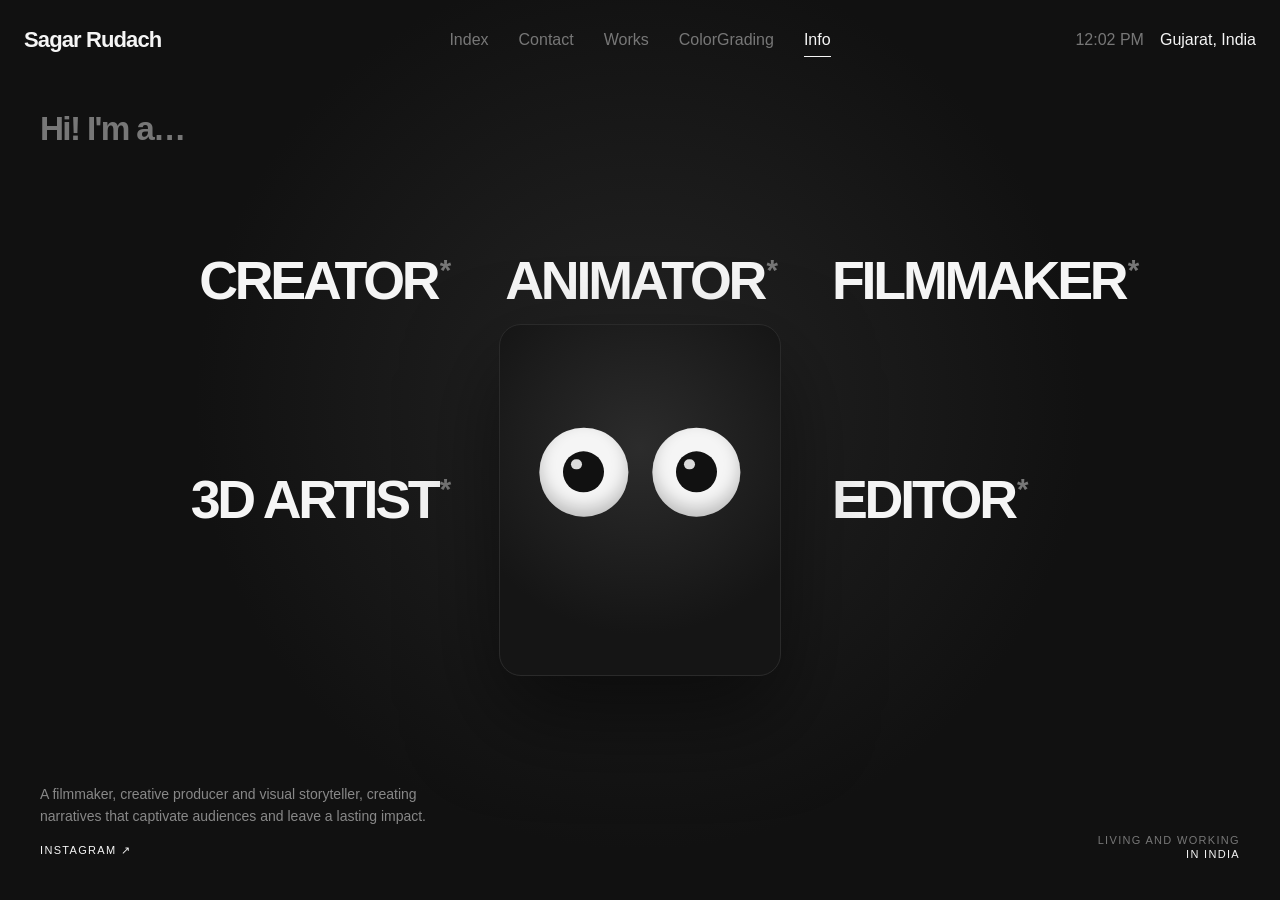
==== commit 351be90f: "Add files via upload" ====
--- a/info.html
+++ b/info.html
@@ -1,122 +1,93 @@
-<!DOCTYPE html>
-<html lang="en">
-
-<head>
-    <meta charset="UTF-8">
-    <meta name="viewport" content="width=device-width, initial-scale=1.0">
-
-    <title>Sagar Rudach — Portfolio</title>
-<header class="site-header">
-
-    <!-- LEFT -->
-    <div class="header-name">
-        Sagar Rudach
-    </div>
-
-    <!-- CENTER -->
-    <nav class="header-nav">
-       <a href="index.html" data-page="index">Index</a>
-        <a href="works.html" data-page="works">Works</a>
-        <a href="info.html" data-page="info">Info</a>
-    </nav>
-
-    <!-- RIGHT -->
-    <div class="header-right">
-
-        <div class="header-location">
-            <span id="clock">08:32 PM</span>
-            <span>Gujarat, India</span>
-        </div>
-
-        <a href="contact.html" class="header-contact">
-            Contact
-        </a>
-
-    </div>
-</header>
-
-    <link rel="stylesheet" href="Style.css">
-</head>
-
-<body>
-
-    <main class="about">
-
-        <!-- LEFT TEXT -->
-        <div class="intro">
-            <span>HI! I'M A...</span>
-        </div>
-
-
-        <!-- PORTRAIT -->
-        <div class="portrait" id="portrait">
-
-            <!-- Static face -->
-            <img
-                src="assets/portrait.jpg"
-                class="portrait-base"
-                alt="Portrait"
-            >
-
-            <!-- Interactive eye layer -->
-            <div class="eye-container">
-
-                <img
-                    id="eyesA"
-                    class="eyes eyes-visible"
-                    src="assets/eyes/center.png"
-                    alt=""
-                >
-
-                <img
-                    id="eyesB"
-                    class="eyes"
-                    src="assets/eyes/center.png"
-                    alt=""
-                >
-
-            </div>
-
-        </div>
-
-
-        <!-- RIGHT TEXT -->
-        <div class="location">
-            <span>LIVING AND WORKING</span>
-            <span>IN INDIA</span>
-        </div>
-
-
-        <!-- CREATIVE ROLES -->
-        <div class="roles">
-
-            <span class="role" data-gaze="upper-left">
-                CREATOR *
-            </span>
-
-            <span class="role" data-gaze="up">
-                ANIMATOR *
-            </span>
-
-            <span class="role" data-gaze="upper-right">
-                FILMMAKER *
-            </span>
-
-            <span class="role" data-gaze="left">
-                3D ARTIST *
-            </span>
-
-            <span class="role" data-gaze="right">
-                EDITOR *
-            </span>
-
-        </div>
-
-    </main>
-
-
-    <script src="Script.js"></script>
-
-</body>
-
-</html>
+<!DOCTYPE html>
+<html lang="en">
+
+<head>
+    <meta charset="UTF-8">
+    <meta name="viewport" content="width=device-width, initial-scale=1.0">
+
+    <title>Info | Sagar Rudach</title>
+
+    <link rel="stylesheet" href="css/style.css">
+</head>
+
+<body class="info-body">
+
+    <!-- Shared header (edit it in js/header.js) -->
+    <script src="js/header.js"></script>
+
+    <!-- =========================================
+         INFO / ABOUT
+         The roles sit around the portrait in the direction
+         their data-gaze names; js/info.js makes the eyes
+         follow the cursor and look at a role on hover.
+    ========================================= -->
+
+    <main class="about">
+
+        <!-- INTRO -->
+        <div class="about-intro">
+            <span>Hi! I'm a&hellip;</span>
+        </div>
+
+        <!-- ROLES + PORTRAIT -->
+        <div class="about-stage">
+
+            <span class="role role-ul" data-gaze="upper-left">Creator<i>*</i></span>
+            <span class="role role-up" data-gaze="up">Animator<i>*</i></span>
+            <span class="role role-ur" data-gaze="upper-right">Filmmaker<i>*</i></span>
+            <span class="role role-l"  data-gaze="left">3D Artist<i>*</i></span>
+            <span class="role role-r"  data-gaze="right">Editor<i>*</i></span>
+
+            <!-- PORTRAIT
+                 Photo mode: add assets/images/info/portrait.jpg plus
+                 eye images in assets/images/info/eyes/ (center.png,
+                 up.png, down.png, left.png, right.png, upper-left.png,
+                 upper-right.png, lower-left.png, lower-right.png) and
+                 the page switches to them automatically.
+                 Until then the drawn eyes below are used. -->
+            <figure class="portrait" id="portrait">
+
+                <!-- Photo mode -->
+                <img class="portrait-base" id="portraitBase" alt="Portrait of Sagar Rudach">
+
+                <div class="eye-container">
+                    <img id="eyesA" class="eyes eyes-visible" alt="">
+                    <img id="eyesB" class="eyes" alt="">
+                </div>
+
+                <!-- Drawn mode (fallback) -->
+                <div class="drawn-face" aria-hidden="true">
+                    <div class="drawn-eye"><span class="pupil"></span></div>
+                    <div class="drawn-eye"><span class="pupil"></span></div>
+                </div>
+
+            </figure>
+
+        </div>
+
+        <!-- BIO -->
+        <div class="about-bio">
+            <p>
+                A filmmaker, creative producer and visual storyteller,
+                creating narratives that captivate audiences and leave
+                a lasting impact.
+            </p>
+            <a class="about-link" href="https://www.instagram.com/aree_sagar/" target="_blank" rel="noopener">
+                Instagram &nearr;
+            </a>
+        </div>
+
+        <!-- LOCATION -->
+        <div class="about-location">
+            <span>Living and working</span>
+            <span>in India</span>
+        </div>
+
+    </main>
+
+    <script src="js/main.js"></script>
+    <script src="js/info.js"></script>
+
+</body>
+
+</html>
--- a/css/style.css
+++ b/css/style.css
@@ -0,0 +1,4012 @@
+/* =========================================
+   HEADER
+========================================= */
+
+.site-header {
+    position: absolute;
+    top: 0;
+    left: 0;
+    width: 100%;
+    height: 80px;
+    padding: 0 24px;
+    display: grid;
+    grid-template-columns: 1fr auto 1fr;
+    align-items: center;
+    z-index: 50;
+    font-size: 16px;
+}
+
+/* =========================================
+   PROJECT FOLDERS
+========================================= */
+
+.project-folder-container {
+
+    position: fixed;
+    left: 0;
+    top: 50%;
+    width: 100vw;
+    height: 82vh;
+    transform:
+        translate(-100%, -50%);
+    display: flex;
+    align-items: center;
+    padding-left: 12vw;
+    transition:
+        transform 1.2s cubic-bezier(.16,1,.3,1);
+    z-index: 40;
+    pointer-events: none;
+}
+
+
+/* OPEN */
+
+.hero.projects-open .project-folder-container {
+
+    transform:
+        translate(0, -50%);
+    pointer-events: auto;
+}
+/* =========================================
+   PROJECT FOLDER NAVIGATION
+========================================= */
+
+.project-folder-view {
+
+    position: fixed;
+    inset: 0;
+    z-index: 60;
+    pointer-events: none;
+    overflow: hidden;
+    transform: translateX(100%);
+    transition:
+        transform 1.1s cubic-bezier(.16,1,.3,1);
+}
+
+
+/* OPEN */
+
+.hero.projects-open .project-folder-view {
+
+    transform: translateX(0);
+    scale: 1px;
+    pointer-events: auto;
+
+}
+
+
+/* =========================================
+   FOLDER TRACK
+========================================= */
+
+.folder-track {
+
+    position: absolute;
+    right: 5vw;
+    top: 50%;
+    height: 70vh;
+    display: flex;
+    align-items: center;
+    transform: translateY(-50%);
+    padding-right: 8vw;
+
+}
+
+
+/* =========================================
+   FOLDER
+========================================= */
+
+.folder-project {
+
+    position: relative;
+    flex: 0 0 clamp(180px, 18vw, 280px);
+    height: 65vh;
+    margin-left: -55px;
+    padding: 0;
+    border: 1px solid #444;
+    background: #222;
+    overflow: visible;
+    cursor: pointer;
+    transition:
+        transform .6s cubic-bezier(.16,1,.3,1),
+        margin .6s cubic-bezier(.16,1,.3,1);
+
+}
+
+
+/* First folder */
+
+.folder-project:first-child {
+    margin-left: 0;
+}
+
+
+/* =========================================
+   FOLDER IMAGE
+========================================= */
+
+.folder-project img {
+
+    width: 100%;
+    height: 100%;
+    display: block;
+    object-fit: cover;
+
+}
+
+
+/* =========================================
+   FOLDER NUMBER
+========================================= */
+
+.folder-project span {
+
+    position: absolute;
+    right: -1px;
+    top: 15%;
+    width: 42px;
+    height: 100px;
+    display: flex;
+    align-items: center;
+    justify-content: center;
+    background: #ddd;
+    color: #111;
+    font-size: 12px;
+    font-weight: 600;
+    writing-mode: vertical-rl;
+    letter-spacing: .1em;
+    z-index: 10;
+
+}
+
+
+/* =========================================
+   STACK ORDER
+========================================= */
+
+.folder-project:nth-child(1) {
+    z-index: 6;
+}
+
+.folder-project:nth-child(2) {
+    z-index: 5;
+}
+
+.folder-project:nth-child(3) {
+    z-index: 4;
+}
+
+.folder-project:nth-child(4) {
+    z-index: 3;
+}
+
+.folder-project:nth-child(5) {
+    z-index: 2;
+}
+
+.folder-project:nth-child(6) {
+    z-index: 1;
+}
+
+
+/* =========================================
+   HOVER
+========================================= */
+
+@media (hover: hover) and (pointer: fine) {
+
+    .folder-project:hover {
+        transform:
+            translateY(-20px);
+        margin-right: 20px;
+    }
+
+}
+
+/* =========================================
+   PROJECT ARCHIVE
+========================================= */
+
+.project-archive {
+    position: fixed;
+    top: 0;
+    right: 0;
+    width: 100vw;
+    height: 100vh;
+    z-index: 70;
+    pointer-events: none;
+    overflow: visible;
+    /*
+       IMPORTANT:
+       Leave the folder stack partially visible
+       on the homepage.
+    */
+    transform: translateX(calc(100% - 120px));
+    transition:
+        transform 1s cubic-bezier(.16, 1, .3, 1);
+}
+
+
+
+/* OPEN */
+
+body.archive-open .project-archive {
+        transform: translateX(calc(100% - 160px));
+
+    pointer-events: auto;
+}
+
+
+/* =========================================
+   TRACK
+========================================= */
+
+.archive-track {
+    width: 100%;
+    height: 100%;
+
+    display: flex;
+    align-items: stretch;
+}
+
+
+/* =========================================
+   COVER
+========================================= */
+
+.archive-cover {
+    cursor: pointer;
+    position: relative;
+    flex: 0 0 18vw;
+    min-width: 190px;
+    height: 100%;
+    background: #0b0b0b;
+    border-right: 1px solid #333;
+    z-index: 20;
+}
+
+.archive-cover:hover {
+    box-shadow:
+        -16px 12px 35px rgba(0,0,0,.48),
+        4px 0 12px rgba(0,0,0,.2);
+}
+
+/* PROJECTS TITLE */
+
+.archive-cover-title {
+    position: absolute;
+    top: 10%;
+    right: 30px;
+    writing-mode: vertical-rl;
+    transform: rotate(180deg);
+    font-size: clamp(2rem, 3vw, 4rem);
+    font-weight: 400;
+    letter-spacing: -.04em;
+}
+
+
+/* SMALL INFO */
+
+.archive-cover-info {
+    position: absolute;
+    bottom: 8%;
+    left: 35px;
+    writing-mode: vertical-rl;
+    transform: rotate(180deg);
+    font-size: 9px;
+    line-height: 1.4;
+    letter-spacing: .1em;
+    color: #777;
+}
+
+
+/* =========================================
+   ARROW
+========================================= */
+
+.archive-arrow {
+    position: absolute;
+    right: 8;
+    top: 50%;
+    transform: translateY(-50%);
+    width: 44px;
+    height: 44px;
+    border-radius: 50%;
+    border: none;
+    background: #ddd;
+    color: #111;
+    font-size: 20px;
+    cursor: pointer;
+    z-index: 30;
+    transition:
+        transform .3s ease;
+}
+
+
+.archive-arrow:hover {
+
+    transform:
+        translateY(-50%)
+        translateX(5px);
+}
+
+/* =========================================
+   ARCHIVE PROJECT
+========================================= */
+
+/* =========================================
+   FOLDER
+========================================= */
+
+.archive-project {
+
+    position: relative;
+
+    flex: 0 0 clamp(150px, 13vw, 210px);
+
+    height: 88vh;
+
+    margin-left: -32px;
+
+    padding: 0;
+
+    border: none;
+
+    background: #888;
+
+    cursor: pointer;
+
+    overflow: visible;
+
+    /*
+       Rounded physical folder appearance
+    */
+    border-radius:
+        0
+        18px
+        18px
+        0;
+
+    /*
+       Shadow makes the layers feel physical
+    */
+    filter:
+        drop-shadow(
+            -10px 8px 14px rgba(0,0,0,.35)
+        );
+
+    transition:
+        transform .7s cubic-bezier(.16,1,.3,1),
+        margin-left .7s cubic-bezier(.16,1,.3,1);
+}
+
+.archive-project span {
+
+    position: absolute;
+    top: 14%;
+    right: -1px;
+    width: 44px;
+    height: 105px;
+    background: #ccc;
+    color: #111;
+    display: flex;
+    align-items: center;
+    justify-content: center;
+    writing-mode: vertical-rl;
+    font-size: 12px;
+    font-weight: 600;
+    letter-spacing: .08em;
+    z-index: 10;
+    /*
+       Rounded folder tab
+    */
+    border-radius:
+        0
+        10px
+        10px
+        0;
+
+    /*
+       Physical depth
+    */
+    box-shadow:
+        5px 4px 10px rgba(0,0,0,.25);
+}
+.archive-project:nth-of-type(1) {
+    z-index: 15;
+}
+
+.archive-project:nth-of-type(2) {
+    z-index: 14;
+}
+
+.archive-project:nth-of-type(3) {
+    z-index: 13;
+}
+
+.archive-project:nth-of-type(4) {
+    z-index: 12;
+}
+
+.archive-project:nth-of-type(5) {
+    z-index: 11;
+}
+
+.archive-project:nth-of-type(6) {
+    z-index: 10;
+}
+
+/* IMAGE */
+
+.archive-project img {
+    width: 100%;
+    height: 100%;
+    object-fit: cover;
+    display: block;
+}
+
+
+/* NUMBER TAB */
+
+.archive-number {
+    position: absolute;
+    top: 16%;
+    right: 0;
+    width: 42px;
+    height: 100px;
+    background: #ccc;
+    color: #111;
+    z-index: 10;
+    display: flex;
+    justify-content: center;
+    align-items: center;
+    writing-mode: vertical-rl;
+    font-size: 13px;
+    font-weight: 600;
+}
+
+/* =========================================
+   MAIN PAGE SHIFT
+========================================= */
+
+.hero {
+    transition:
+        transform 1.2s cubic-bezier(.16,1,.3,1);
+}
+
+
+/* =========================================
+   NAME
+========================================= */
+
+/* Links back to the home page */
+
+.header-name {
+    justify-self: start;
+    color: #f5f5f5;
+    font-size: 22px;
+    font-weight: 700;
+    letter-spacing: -.04em;
+    text-decoration: none;
+    white-space: nowrap;
+    transition: opacity .3s ease;
+}
+
+.header-name:hover {
+    opacity: .7;
+}
+
+
+/* =========================================
+   NAVIGATION
+========================================= */
+
+.header-nav {
+    display: flex;
+    align-items: center;
+    gap: 30px;
+}
+
+.header-nav a {
+    position: relative;
+    color: #777;
+    text-decoration: none;
+    transition: color .3s ease;
+}
+
+.header-nav a:hover {
+    color: #f5f5f5;
+}
+
+
+/* ACTIVE LINK */
+
+.header-nav a.active {
+    color: #f5f5f5;
+}
+
+.header-nav a.active::after {
+    content: "";
+    position: absolute;
+    left: 0;
+    right: 0;
+    bottom: -8px;
+    height: 1px;
+    background: #f5f5f5;
+}
+
+
+/* =========================================
+   RIGHT SIDE
+========================================= */
+
+.header-right {
+    justify-self: end;
+    display: flex;
+    align-items: center;
+    gap: 60px;
+}
+
+.header-location {
+    display: flex;
+    align-items: center;
+    gap: 16px;
+}
+
+.header-location span:first-child {
+    color: #777;
+}
+
+.header-location span:last-child {
+    color: #f5f5f5;
+}
+
+.header-contact {
+    color: #777;
+    text-decoration: none;
+    transition: color .3s ease;
+}
+
+.header-contact:hover {
+    color: #f5f5f5;
+}
+
+        /* =========================================
+           RESET
+        ========================================= */
+
+        * {
+            box-sizing: border-box;
+            margin: 0;
+            padding: 0;
+        }
+
+
+        body {
+
+            background: #111;
+            color: #f5f5f5;
+            font-family:
+                Arial,
+                Helvetica,
+                sans-serif;
+            overflow: hidden;
+        }
+
+
+        /* =========================================
+           HERO
+        ========================================= */
+
+        .hero {
+
+            width: 100vw;
+            height: 100vh;
+            position: relative;
+            display: flex;
+            align-items: center;
+            justify-content: center;
+            overflow: hidden;
+        }
+
+
+        /* =========================================
+           TOP LABEL
+        ========================================= */
+
+        .top-label {
+
+            position: absolute;
+            top: 30px;
+            left: 35px;
+            font-size: 11px;
+            letter-spacing: 0.15em;
+            text-transform: uppercase;
+            opacity: 0.5;
+            z-index: 30;
+        }
+
+
+        /* =========================================
+           NAME
+        ========================================= */
+
+        .name {
+
+            position: absolute;        
+            top: 40%;
+            left: 50%;
+            z-index: 10;
+            max-width: calc(100vw - 32px);
+            display: flex;
+            font-size:
+                clamp(
+                    3rem,
+                    8vw,
+                    10rem
+                );
+
+            font-weight: 700;
+            letter-spacing: -0.07em;
+            line-height: 0.8;
+            white-space: nowrap;
+            transform: translate(-50%, -50%);
+            user-select: none;
+        }
+
+
+        .letter {
+
+            display: inline-block;
+            opacity: 0;
+            transform:
+                translate(var(--x), var(--y))
+                rotate(var(--rotation))
+                scale(0.8);
+            transition:
+                transform
+                1.5s
+                cubic-bezier(.16,1,.3,1),
+                opacity
+                .6s
+                ease;
+        }
+
+
+        .hero.reveal .letter {
+
+            opacity: 1;
+            transform:
+                translate(0,0)
+                rotate(0deg)
+                scale(1);
+        }
+
+
+        /* =========================================
+           ABOUT ME
+        ========================================= */
+        .about-me{
+
+            z-index: -10;
+            position: absolute;
+            bottom: 18vh;
+            left: 50%;
+            width: min(76vw, 1000px);
+            transform:
+                translateX(-50%)
+                translateY(200px);
+            text-align: center;
+            font-size: clamp(.5rem, 1.5vw, 2rem);
+            line-height: 1.15;
+            letter-spacing: clamp(.05em, .18vw, .18em);
+            text-transform: uppercase;
+            opacity: 0;
+            transition:
+                transform
+                1.5s
+                cubic-bezier(.16,1,.3,1),
+                opacity
+                .6s
+                ease;
+        }
+
+
+        .hero.reveal .about-me {
+
+            opacity: 1;
+            transform:
+                translate(-50%, 0)
+                rotate(0deg)
+                scale(1);        }
+
+        /* =========================================
+           SUBTITLE
+        ========================================= */
+
+        .subtitle {
+
+            position: absolute;
+            bottom: 8vh;
+            left: 50%;
+            transform:
+                translateX(-50%)
+                translateY(20px);
+            text-align: center;
+            font-size: 11px;
+            letter-spacing: .18em;
+            text-transform: uppercase;
+            opacity: 0;
+            transition:
+                opacity
+                1s
+                ease
+                1.8s,
+
+                transform
+                1s
+                cubic-bezier(.16,1,.3,1)
+                1.8s;
+        }
+
+
+        .hero.reveal .subtitle {
+
+            opacity: .6;
+
+            transform:
+                translateX(-50%)
+                translateY(0);
+        }
+
+
+        /* =========================================
+           PROJECT BOXES
+        ========================================= */
+.project img {
+            width: 100%;
+            height: 100%;
+            object-fit: cover;
+            display: block;
+        }
+
+.project {
+    position: absolute;
+    width: clamp(72px, 9vw, 150px);
+    aspect-ratio: 4 / 3;
+    background: #252525;
+    border: 1px solid #444;
+    display: flex;
+    align-items: center;
+    justify-content: center;
+    color: #777;
+    font-size: 0.65rem;
+    letter-spacing: 0.12em;
+    text-transform: uppercase;
+    cursor: pointer;
+    opacity: 0;
+    transition:
+        transform 1.5s cubic-bezier(.16,1,.3,1),
+        opacity .8s ease;
+}
+
+        .project:hover {
+            border-color: #777;
+            color: #fff;
+            scale:110%;
+            transition:
+            Scale 0.5s cubic-bezier(.2,.8,.2,1);
+        }
+
+        /* =========================================
+           PROJECT FINAL POSITIONS
+        ========================================= */
+
+        .hero.reveal .project {
+            opacity: 1;
+
+        }
+
+
+        .hero.reveal .project-1 {
+            transition-delay: .1s;
+        }
+
+        .hero.reveal .project-2 {
+            transition-delay: .1s;
+        }
+
+        .hero.reveal .project-3 {
+            transition-delay: .1s;
+        }
+
+        .hero.reveal .project-4 {
+            transition-delay: .1s;
+        }
+
+
+        /* =========================================
+           PROJECT OVERLAY
+        ========================================= */
+        
+        .project-view {
+
+            position: fixed;
+            inset: 0;
+            z-index: 100;
+            pointer-events: none;
+            visibility: hidden;
+        }
+
+
+        .project-view.active {
+
+            visibility: visible;
+            pointer-events: auto;
+        }
+
+
+        /* =========================================
+           DARK BACKDROP
+        ========================================= */
+
+        .project-backdrop {
+
+            position: absolute;
+            inset: 0;
+            background:
+                rgba(17, 17, 17, 0.75);
+            opacity: 0;
+            transition:
+                opacity .6s ease;
+        }
+
+
+        .project-view.active
+        .project-backdrop {
+            opacity: 1;
+        }
+
+
+        /* =========================================
+           EXPANDED PROJECT
+        ========================================= */
+
+        .project-content {
+
+            position: absolute;
+            width: 80vw;
+            height: 80vh;
+            top: 50%;
+            left: 50%;
+            background: #1b1b1b;
+            border: 1px solid #444;
+            overflow: auto;
+            opacity: 0;
+            transform:
+                translate(
+                    calc(-50% + var(--start-x)),
+                    calc(-50% + var(--start-y))
+                )
+                scale(var(--start-scale));
+
+            transition:
+                transform
+                .8s
+                cubic-bezier(.16,1,.3,1),
+                opacity
+                .4s
+                ease;
+        }
+
+
+        .project-view.active
+        .project-content {
+            opacity: 1;
+            transform:
+                translate(-50%,-50%)
+                scale(1);
+        }
+
+
+        /* =========================================
+           PROJECT IMAGE PLACEHOLDER
+        ========================================= */
+
+        .project-image {
+
+            width: 100%;
+            height: 65%;
+            background: #292929;
+            display: flex;
+            align-items: center;
+            justify-content: center;
+            color: #555;
+            font-size: 12px;
+            letter-spacing: .15em;
+            text-transform: uppercase;
+        }
+
+
+        /* =========================================
+           PROJECT INFO
+        ========================================= */
+
+        .project-info {
+
+            padding: 35px;
+            display: grid;
+            grid-template-columns:
+                1fr 2fr;
+            gap: 40px;
+        }
+
+
+        .project-number {
+
+            font-size: 11px;
+            letter-spacing: .15em;
+            opacity: .5;
+        }
+
+
+        .project-title {
+
+            font-size:
+                clamp(
+                    2rem,
+                    5vw,
+                    5rem
+                );
+            line-height: .9;
+            margin-bottom: 25px;
+        }
+
+
+        .project-description {
+
+            max-width: 600px;
+            font-size: 15px;
+            line-height: 1.6;
+            color: #aaa;
+        }
+
+
+        .project-link {
+
+            display: inline-block;
+            margin-top: 30px;
+            padding: 14px 22px;
+            border-radius: 100px;
+            background: #e4e4e4;
+            color: #111;
+            font-size: 11px;
+            font-weight: 600;
+            letter-spacing: .1em;
+            text-transform: uppercase;
+            text-decoration: none;
+            transition:
+                transform .3s ease,
+                background .3s ease;
+        }
+
+        .project-link[hidden] {
+            display: none;
+        }
+
+        .project-link:hover {
+            background: #fff;
+            transform: translateY(-3px);
+        }
+
+
+        /* =========================================
+           CLOSE BUTTON
+        ========================================= */
+
+        .close-project {
+
+            position: absolute;
+            top: 20px;
+            right: 25px;
+            z-index: 10;
+            width: 45px;
+            height: 45px;
+            border: 1px solid #555;
+            background: #111;
+            color: white;
+            font-size: 20px;
+            cursor: pointer;
+        }
+
+
+        /* =========================================
+           MOBILE
+        ========================================= */
+
+        @media (max-width:600px) {
+
+            .name {
+
+                font-size: 17vw;
+                flex-wrap: wrap;
+                justify-content: center;
+                max-width: 95vw;
+            }
+
+
+            .project {
+
+                width: 25vw;
+            }
+
+
+            .project-content {
+
+                width: 92vw;
+                height: 85vh;
+            }
+
+
+            .project-info {
+
+                grid-template-columns: 1fr;
+                gap: 20px;
+                padding: 25px;
+            }
+
+        }
+
+
+/* =========================================
+   SLIDE PROJECT ARCHIVE
+========================================= */
+
+.project-archive {
+    position: fixed;
+    top: 0;
+    right: 0;
+    /*
+       Shrinks to fit the cover + folders, so when open the stack
+       always sits flush against the right edge of the screen.
+       Past the max width the folders scroll sideways inside.
+    */
+    width: fit-content;
+    max-width: min(60vw, 960px);
+    height: 100vh;
+    z-index: 70;
+    pointer-events: none;
+    overflow: visible;
+
+    /*
+       CLOSED:
+       Only the left edge of the archive
+       peeks into the homepage.
+    */
+    transform:
+        translateX(calc(100% - 220px));
+
+    transition:
+        transform 1.1s cubic-bezier(.16, 1, .3, 1);
+}
+
+
+/* =========================================
+   OPEN
+========================================= */
+
+body.archive-open .project-archive {
+    
+    transform:
+        translateX(0);
+
+    pointer-events: auto;
+}
+
+
+/* =========================================
+   STACK
+========================================= */
+
+.archive-stack {
+
+    position: relative;
+    height: 100%;
+    display: flex;
+    align-items: center;
+    padding:
+        6vh
+        0
+        6vh
+        0;
+}
+
+
+/* =========================================
+   PROJECTS COVER
+========================================= */
+
+.archive-cover {
+
+    position: relative;
+    flex:
+        0 0
+        clamp(115px, 9vw, 150px);
+    height: 88vh;
+    background: #090909;
+    z-index: 30;
+    /*
+       Must be clickable even when the parent
+       archive container has pointer-events: none.
+    */
+    pointer-events: auto;
+    /*
+       Folder-like rounded edge
+    */
+    border-radius:
+        0
+        24px
+        24px
+        0;
+    /*
+       Physical depth
+    */
+    box-shadow:
+        -12px 12px 30px rgba(0,0,0,.42),
+        4px 0 10px rgba(0,0,0,.18);
+    overflow: visible;
+}
+
+
+/* =========================================
+   PROJECTS TITLE
+========================================= */
+
+.archive-title {
+    position: absolute;
+    top: 50%;
+    left: 50%;
+    transform:
+        translate(-50%, -50%)
+        rotate(-90deg);
+    color: #aaa;
+    font-size:
+        clamp(
+            30px,
+            3vw,
+            48px
+        );
+    line-height: 1;
+    white-space: nowrap;
+    letter-spacing: -.05em;
+}
+
+
+/* =========================================
+   COVER INFORMATION
+========================================= */
+
+.archive-cover-info {
+    position: absolute;
+    bottom: 8%;
+    left: 50%;
+    transform:
+        translateX(-50%);
+    writing-mode: vertical-rl;
+    color: #666;
+    font-size: 8px;
+    line-height: 1.5;
+    letter-spacing: .15em;
+    white-space: nowrap;
+}
+
+
+/* =========================================
+   ARROW
+========================================= */
+
+.archive-arrow {
+
+    position: absolute;
+    right: -22px;
+    top: 50%;
+    width: 46px;
+    height: 46px;
+    padding: 0;
+    border: none;
+    border-radius: 50%;
+    background: #e4e4e4;
+    color: #111;
+    display: flex;
+    align-items: center;
+    justify-content: center;
+    font-size: 20px;
+    cursor: pointer;
+    z-index: 100;
+    /*
+       Must be clickable even when
+       .project-archive has pointer-events: none.
+    */
+    pointer-events: auto;
+    box-shadow:
+        0 8px 20px rgba(0,0,0,.3);
+    transform:
+        translateY(-50%);
+    animation:
+        archiveArrowBounce
+        2.2s
+        ease-in-out
+        infinite;
+}
+
+
+/*
+   Attention animation
+*/
+
+@keyframes archiveArrowBounce {
+
+    0%,
+    100% {
+        transform:
+            translateY(-50%)
+            translateX(0);
+    }
+
+    50% {
+        transform:
+            translateY(-50%)
+            translateX(7px);
+    }
+}
+
+
+/*
+   Stop the bounce when interacting
+*/
+
+.archive-arrow:hover {
+
+    animation: none;
+
+    transform:
+        translateY(-50%)
+        translateX(6px);
+
+    background: #fff;
+}
+
+
+/* =========================================
+   FOLDERS
+========================================= */
+
+.archive-project {
+   
+    overflow: visible;
+    position: relative;
+    flex:
+        0 0
+        clamp(115px, 10vw, 170px);
+    height: 88vh;
+    /*
+       Strong overlap.
+       This is what makes it feel like a stack.
+    */
+    margin-left: -38px;
+    padding: 0;
+    border: none;
+    /* The visible folder is .archive-image; the button is just
+       the (fixed) hit area, so it stays transparent */
+    background: transparent;
+    cursor: pointer;
+
+    transition:
+        margin-left .9s cubic-bezier(.16,1,.3,1);
+    }
+
+
+/* =========================================
+   FOLDER IMAGE
+========================================= */
+
+.archive-image {
+    overflow: hidden;
+    position: relative;
+    flex:
+        0 0
+        clamp(115px, 10vw, 170px);
+    height: 88vh;
+    /*
+       Strong overlap.
+       This is what makes it feel like a stack.
+    */
+    margin-left: -38px;
+    padding: 0;
+    border: none;
+    background: #777;
+    cursor: pointer;
+    /*
+       Folder shape
+    */
+    border-radius:
+        0
+        20px
+        20px
+        0;
+
+    /*
+       Physical shadow (moved here from the button so it lifts
+       together with the folder)
+    */
+    box-shadow:
+        -8px 10px 24px rgba(0,0,0,.35);
+}
+
+.archive-project img {
+
+    width: 100%;
+    height: 100%;
+    display: block;
+    object-fit:cover;
+    filter:blur(4px) grayscale(80%);
+    border-radius:
+        0
+        20px
+        20px
+        0;
+
+    transition:
+        filter 0.5s cubic-bezier(.2,.8,.2,1),
+        transform 0.6s cubic-bezier(.2,.8,.2,1);
+    
+}
+
+
+/* =========================================
+   FOLDER TAB / NUMBER
+========================================= */
+
+.archive-project span {
+
+    position: absolute;
+    top: 14%;
+    right: -40px;
+    width: 40px;
+    height: 100px;
+    background: #c8c8c8;
+    color: #111;
+    display: flex;
+    align-items: center;
+    justify-content: center;
+    writing-mode: vertical-rl;
+    font-size: 12px;
+    font-weight: 600;
+    letter-spacing: .08em;
+    z-index: 10;
+    border-radius:
+        0
+        10px
+        10px
+        0;
+
+    box-shadow:
+        5px 4px 12px rgba(0,0,0,.28);
+}
+
+
+/* =========================================
+   FOLDER SCROLLER
+   The folders sit in their own sideways scroller next to the
+   cover, so any number of projects fits (wheel, trackpad or
+   swipe). Stack order (z-index) and the staggered tab
+   position (--tab) are set per folder by js/main.js.
+========================================= */
+
+.archive-folders {
+    --folder-w: clamp(115px, 10vw, 170px);
+    --folder-peek: 52px;   /* how much of each folder shows when compact */
+
+    position: relative;
+    z-index: 1;            /* tucked under the cover */
+    flex: 0 1 auto;        /* as wide as the folders, shrinks + scrolls past the max */
+    min-width: 0;
+    height: 100%;
+    display: flex;
+    align-items: center;
+    padding-right: 44px;   /* room for the last folder's tab */
+    overflow-x: auto;
+    overflow-y: hidden;
+    overscroll-behavior-x: contain;
+    scrollbar-width: none;
+}
+
+.archive-folders::-webkit-scrollbar {
+    display: none;
+}
+
+.archive-project:first-child {
+    margin-left: 0;
+}
+
+.archive-folders .archive-image {
+    width: 100%;
+    margin-left: 0;
+}
+
+/* Tabs step down the folder edge, like real folder tabs */
+.archive-project span {
+    top: calc(6% + var(--tab, 0) * 13%);
+}
+
+
+/* =========================================
+   COMPACT STACK + EXPAND ON HOVER  (mouse only)
+   Folders stay squeezed together; the hovered one slides
+   out to full width and comes into focus. Touch screens
+   keep the spread-out layout, since they can't hover.
+========================================= */
+
+@media (hover: hover) and (pointer: fine) {
+
+    .archive-folders .archive-project {
+        margin-left: calc(var(--folder-peek) - var(--folder-w));
+        transition: margin-left .55s cubic-bezier(.16,1,.3,1);
+    }
+
+    .archive-folders .archive-project:hover,
+    .archive-folders .archive-project:focus-visible {
+        margin-left: -8px;
+    }
+
+    /* Same filter functions as the resting state, so it fades
+       smoothly both ways instead of snapping */
+    .archive-project:hover img,
+    .archive-project:focus-visible img {
+        filter: blur(0px) grayscale(0%);
+    }
+
+}
+
+/* =========================================
+   WORKS PAGE
+========================================= */
+
+.works-body {
+    min-height: 100vh;
+    overflow-x: hidden;
+    overflow-y: auto;
+    background:
+        radial-gradient(circle at 80% 10%, #292929 0, #111 34%),
+        #111;
+}
+
+.works-home-link {
+    color: inherit;
+    text-decoration: none;
+}
+
+.works-page {
+    width: min(1900px, calc(100vw - 70px));
+    margin: 0 auto;
+    padding: 0px 0 80px;
+}
+
+.works-heading {
+    display: grid;
+    grid-template-columns: 1fr 2fr 1fr;
+    align-items: end;
+    gap: 30px;
+    padding-bottom: 55px;
+    border-bottom: 1px solid #3b3b3b;
+}
+
+.works-kicker,
+.works-intro {
+    color: #777;
+    font-size: 11px;
+    letter-spacing: .12em;
+    line-height: 1.5;
+    text-transform: uppercase;
+}
+
+.works-heading h1 {
+    font-size: clamp(5rem, 15vw, 12rem);
+    font-weight: 700;
+    letter-spacing: -.08em;
+    line-height: .72;
+}
+
+.works-intro {
+    max-width: 190px;
+    justify-self: end;
+}
+
+.works-grid {
+    align-items: center;
+    max-width: 1900px;
+    display: grid;
+    grid-template-columns: repeat(2, minmax(0, 1fr));
+    gap: 70px 24px;
+    padding-top: 45px;
+}
+
+.work-card {
+    color: #f5f5f5;
+    text-decoration: none;
+}
+
+.work-card img {
+    width: 100%;
+    aspect-ratio: 4 / 5;
+    display: block;
+    object-fit: cover;
+    filter: saturate(.75);
+    transition: filter .5s ease, transform .5s cubic-bezier(.16, 1, .3, 1);
+}
+
+.work-card-wide {
+    grid-column: span 2;
+}
+
+.work-card-wide img {
+    aspect-ratio: 16 / 8;
+}
+
+.work-card-tall img {
+    aspect-ratio: 4 / 6;
+}
+
+.work-card:hover img {
+    filter: saturate(1);
+    transform: translateY(-8px);
+}
+
+.work-card-meta {
+    display: flex;
+    justify-content: space-between;
+    gap: 20px;
+    padding-top: 13px;
+    color: #888;
+    font-size: 10px;
+    letter-spacing: .1em;
+    text-transform: uppercase;
+}
+
+.work-card-meta span:first-child {
+    color: #f5f5f5;
+}
+
+@media (max-width: 1080px) {
+    .works-page {
+        width: calc(100vw - 40px);
+        padding-top: 120px;
+    }
+
+    .works-heading {
+        grid-template-columns: 1fr;
+        gap: 25px;
+    }
+
+    .works-heading h1 {
+        font-size: 24vw;
+    }
+
+    .works-intro {
+        justify-self: start;
+    }
+
+    .works-grid {
+        grid-template-columns: 1fr;
+        gap: 45px;
+    }
+
+    .work-card-wide {
+        grid-column: auto;
+    }
+}
+
+/* =========================================================
+   SOCIAL MEDIA SHOWCASE  (works.html)
+   Sizes and positions are set by the carousel script in
+   works.html: the centre card takes its image's original
+   ratio, the cards behind it use their data-shape ratio.
+========================================================= */
+
+.social-showcase {
+    width: 100%;
+    margin: 120px 0 160px;
+    overflow: hidden;
+}
+
+
+/* ---------------------------------------------------------
+   STAGE
+--------------------------------------------------------- */
+
+.social-stage {
+    position: relative;
+    width: 100%;
+    height: 560px;
+    display: flex;
+    justify-content: center;
+    align-items: center;
+    touch-action: pan-y;
+    user-select: none;
+    outline: none;
+}
+
+
+/* ---------------------------------------------------------
+   CARD BASE  (= background card: black & white glass)
+--------------------------------------------------------- */
+
+.social-card {
+    position: absolute;
+    overflow: hidden;
+    border-radius: 18px;
+    background: #1b1b1b;
+    box-shadow: 0 24px 50px rgba(0, 0, 0, .45);
+    cursor: pointer;
+    transition:
+        transform .8s cubic-bezier(.16, 1, .3, 1),
+        width .8s cubic-bezier(.16, 1, .3, 1),
+        height .8s cubic-bezier(.16, 1, .3, 1),
+        opacity .5s ease,
+        box-shadow .6s ease;
+}
+
+.social-card img {
+    display: block;
+    width: 100%;
+    height: 100%;
+    object-fit: cover;
+    filter: grayscale(1) contrast(1.05) brightness(.75);
+    pointer-events: none;
+    -webkit-user-drag: none;
+    transition: filter .6s ease;
+}
+
+/* Frosted glass pane over the background cards */
+
+.social-card::after {
+    content: "";
+    position: absolute;
+    inset: 0;
+    border-radius: inherit;
+    border: 1px solid rgba(255, 255, 255, .22);
+    background:
+        linear-gradient(
+            135deg,
+            rgba(255, 255, 255, .20) 0%,
+            rgba(255, 255, 255, .05) 45%,
+            rgba(255, 255, 255, .02) 100%
+        );
+    box-shadow:
+        inset 0 1px 0 rgba(255, 255, 255, .35),
+        inset 0 -20px 40px rgba(0, 0, 0, .25);
+    -webkit-backdrop-filter: blur(9px);
+    backdrop-filter: blur(9px);
+    pointer-events: none;
+    transition: opacity .6s ease;
+}
+
+.social-card:hover::after {
+    opacity: .7;
+}
+
+
+/* ---------------------------------------------------------
+   ACTIVE (hero) CARD  — full colour, original ratio
+--------------------------------------------------------- */
+
+.social-card.is-active {
+    cursor: default;
+    box-shadow: 0 40px 90px rgba(0, 0, 0, .6);
+}
+
+.social-card.is-active[data-href] {
+    cursor: pointer;
+}
+
+.social-card.is-active img {
+    filter: none;
+}
+
+.social-card.is-active::after {
+    opacity: 0;
+}
+
+.social-card.is-hidden {
+    pointer-events: none;
+}
+
+
+/* ---------------------------------------------------------
+   CARD LABEL  (only on the active card)
+--------------------------------------------------------- */
+
+.social-card-label {
+    position: absolute;
+    left: 0;
+    bottom: 0;
+    z-index: 2;
+    width: 100%;
+    display: flex;
+    justify-content: space-between;
+    padding: 14px 16px;
+    background: linear-gradient(transparent, rgba(0, 0, 0, .65));
+    color: white;
+    font-size: 11px;
+    letter-spacing: .08em;
+    text-transform: uppercase;
+    opacity: 0;
+    transform: translateY(8px);
+    transition:
+        opacity .4s ease,
+        transform .6s cubic-bezier(.16, 1, .3, 1);
+}
+
+.social-card.is-active .social-card-label {
+    opacity: 1;
+    transform: none;
+    transition-delay: .25s;
+}
+
+
+/* ---------------------------------------------------------
+   BOTTOM
+--------------------------------------------------------- */
+
+.social-showcase-bottom {
+    display: flex;
+    justify-content: center;
+    align-items: center;
+    gap: 24px;
+    margin-top: 35px;
+}
+
+.social-dots {
+    display: flex;
+    gap: 7px;
+}
+
+/* Prev / next — same round light button as the archive arrow,
+   pinned to the left and right edges of the stage */
+
+.social-nav {
+    position: absolute;
+    top: 50%;
+    z-index: 10;
+    transform: translateY(-50%);
+    width: 46px;
+    height: 46px;
+    padding: 0;
+    border: none;
+    border-radius: 50%;
+    background: #e4e4e4;
+    color: #111;
+    display: flex;
+    align-items: center;
+    justify-content: center;
+    font-size: 18px;
+    cursor: pointer;
+    box-shadow: 0 8px 20px rgba(0, 0, 0, .3);
+    transition:
+        transform .4s cubic-bezier(.16, 1, .3, 1),
+        background .3s ease;
+}
+
+.social-nav-prev {
+    left: 24px;
+}
+
+.social-nav-next {
+    right: 24px;
+}
+
+.social-nav:hover {
+    background: #fff;
+}
+
+.social-nav-prev:hover {
+    transform: translateY(-50%) translateX(-4px);
+}
+
+.social-nav-next:hover {
+    transform: translateY(-50%) translateX(4px);
+}
+
+.social-nav:active {
+    transform: translateY(-50%) scale(.92);
+}
+
+.social-nav:focus-visible {
+    outline: none;
+    box-shadow:
+        0 0 0 3px #111,
+        0 0 0 4px #f5f5f5;
+}
+
+.social-dots button {
+    width: 8px;
+    height: 8px;
+    padding: 0;
+    border: 1px solid #777;
+    border-radius: 50%;
+    background: transparent;
+    cursor: pointer;
+    transition:
+        background .3s ease,
+        border-color .3s ease;
+}
+
+.social-dots button.active {
+    border-color: #f5f5f5;
+    background: #f5f5f5;
+}
+
+.social-hint {
+    color: #777;
+    font-size: 10px;
+    text-transform: uppercase;
+    letter-spacing: .08em;
+}
+
+@media (max-width: 800px) {
+
+    .social-showcase {
+        margin: 80px 0 100px;
+    }
+
+    .social-stage {
+        height: 470px;
+    }
+
+    .social-hint {
+        display: none;
+    }
+
+}
+
+@media (prefers-reduced-motion: reduce) {
+
+    .social-card,
+    .social-card img,
+    .social-card::after,
+    .social-card-label {
+        transition: none;
+    }
+
+}
+
+
+/* =========================
+   CONTACT PAGE
+========================= */
+
+.contact-page {
+    min-height: 100vh;
+
+    padding: 7vw;
+
+    background: #020707;
+
+    display: flex;
+    align-items: center;
+    justify-content: center;
+
+    font-family: Arial, Helvetica, sans-serif;
+}
+
+
+/* =========================
+   MAIN CARD
+========================= */
+
+.contact-card {
+
+    position: relative;
+
+    width: 100%;
+    min-height: 680px;
+
+    padding: 40px;
+
+    overflow: hidden;
+
+    border-radius: 22px;
+
+    color: #f4f7f5;
+
+    background:
+
+        radial-gradient(
+            circle at 15% 100%,
+            rgba(23, 119, 92, 0.75),
+            transparent 38%
+        ),
+
+        radial-gradient(
+            circle at 90% 10%,
+            rgba(16, 75, 63, 0.75),
+            transparent 35%
+        ),
+
+        radial-gradient(
+            circle at 55% 50%,
+            rgba(7, 52, 45, 0.9),
+            transparent 55%
+        ),
+
+        #061b18;
+
+    border: 1px solid rgba(255,255,255,0.08);
+
+    box-shadow:
+        inset 0 1px 0 rgba(255,255,255,0.04),
+        0 30px 100px rgba(0,0,0,0.45);
+
+}
+
+
+/* subtle light inside card */
+
+.contact-card::before {
+
+    content: "";
+
+    position: absolute;
+
+    width: 500px;
+    height: 500px;
+
+    left: -180px;
+    bottom: -280px;
+
+    background: #31a77e;
+
+    filter: blur(150px);
+
+    opacity: 0.16;
+
+    pointer-events: none;
+
+}
+
+
+/* =========================
+   TOP LABEL
+========================= */
+
+.contact-label {
+
+    position: absolute;
+
+    top: 40px;
+    left: 40px;
+
+    display: flex;
+    gap: 10px;
+
+    font-size: 10px;
+
+    letter-spacing: 0.12em;
+
+    opacity: 0.55;
+
+}
+
+.contact-label span:first-child {
+
+    padding: 7px 10px;
+
+    border: 1px solid rgba(255,255,255,0.2);
+
+    border-radius: 30px;
+
+}
+
+
+/* =========================
+   MAIN COPY
+========================= */
+
+.contact-copy {
+
+    position: absolute;
+
+    left: 40px;
+    bottom: 105px;
+
+    width: 42%;
+
+}
+
+.contact-copy h1 {
+
+    margin: 0 0 22px;
+
+    font-size: clamp(50px, 5vw, 82px);
+
+    font-weight: 400;
+
+    line-height: 0.93;
+
+    letter-spacing: -0.055em;
+
+}
+
+.contact-copy p {
+
+    max-width: 480px;
+
+    margin: 0;
+
+    color: rgba(255,255,255,0.58);
+
+    font-size: 17px;
+
+    line-height: 1.45;
+
+}
+
+
+/* =========================
+   FORM
+========================= */
+
+.contact-form {
+
+    position: absolute;
+
+    right: 40px;
+    top: 100px;
+
+    width: 40%;
+
+    display: flex;
+    flex-direction: column;
+
+    gap: 22px;
+
+}
+
+
+.form-row {
+
+    display: grid;
+
+    grid-template-columns: 1fr 1fr;
+
+    gap: 18px;
+
+}
+
+
+.field {
+
+    display: flex;
+
+    flex-direction: column;
+
+    gap: 9px;
+
+}
+
+
+.field label {
+
+    font-size: 9px;
+
+    letter-spacing: 0.12em;
+
+    color: rgba(255,255,255,0.45);
+
+}
+
+
+.field input,
+.field select,
+.field textarea {
+
+    width: 100%;
+
+    box-sizing: border-box;
+
+    border: none;
+
+    outline: none;
+
+    border-radius: 10px;
+
+    padding: 15px 16px;
+
+    background: rgba(255,255,255,0.075);
+
+    border: 1px solid rgba(255,255,255,0.08);
+
+    color: white;
+
+    font-family: inherit;
+
+    font-size: 14px;
+
+    transition:
+        background 0.3s ease,
+        border 0.3s ease,
+        box-shadow 0.3s ease;
+
+}
+
+
+.field input::placeholder,
+.field textarea::placeholder {
+
+    color: rgba(255,255,255,0.3);
+
+}
+
+
+.field select {
+
+    appearance: none;
+
+    cursor: pointer;
+
+}
+
+
+.field textarea {
+
+    min-height: 125px;
+
+    resize: vertical;
+
+}
+
+
+.field input:focus,
+.field select:focus,
+.field textarea:focus {
+
+    background: rgba(23, 22, 22, 0.979);
+
+    border-color: rgba(255,255,255,0.25);
+
+    box-shadow:
+        0 0 0 3px rgba(75,180,145,0.08);
+
+}
+
+
+/* =========================
+   SEND BUTTON
+========================= */
+
+.contact-form button {
+
+    margin-top: 5px;
+
+    width: 100%;
+
+    padding: 18px 20px;
+
+    border: none;
+
+    border-radius: 100px;
+
+    cursor: pointer;
+
+    display: flex;
+
+    align-items: center;
+    justify-content: space-between;
+
+    background: #e9efec;
+
+    color: #061b18;
+
+    font-size: 11px;
+
+    font-weight: 600;
+
+    letter-spacing: 0.08em;
+
+    transition:
+        transform 0.3s ease,
+        background 0.3s ease;
+
+}
+
+
+.contact-form button:hover {
+
+    transform: translateY(-3px);
+
+    background: white;
+
+}
+
+
+.arrow {
+
+    font-size: 20px;
+
+    line-height: 0;
+
+}
+
+
+/* =========================
+   FLOATING BUBBLES
+========================= */
+
+.contact-bubbles {
+
+    position: absolute;
+
+    top: 40px;
+    right: 40px;
+
+    display: flex;
+
+    align-items: center;
+
+}
+
+
+.bubble {
+
+    width: 54px;
+    height: 54px;
+
+    margin-left: -8px;
+
+    display: flex;
+
+    align-items: center;
+    justify-content: center;
+
+    border-radius: 50%;
+
+    background: #f4f7f5;
+
+    color: #061b18;
+
+    border: 2px solid #061b18;
+
+    text-decoration: none;
+
+    font-size: 12px;
+
+    font-weight: 600;
+
+    transition:
+        transform 0.3s ease;
+
+}
+
+
+.bubble:hover {
+
+    transform: translateY(-7px);
+
+    z-index: 5;
+
+}
+
+
+
+/* =========================
+   FOOTER
+========================= */
+
+.contact-footer {
+
+    position: absolute;
+
+    left: 40px;
+    right: 40px;
+    bottom: 40px;
+
+    display: flex;
+
+    justify-content: space-between;
+
+    color: rgba(255,255,255,0.35);
+
+    font-size: 9px;
+
+    letter-spacing: 0.1em;
+
+}
+
+
+/* =========================
+   MOBILE
+========================= */
+
+@media (max-width: 800px) {
+
+    .contact-page {
+
+        padding: 20px;
+
+    }
+
+    .contact-card {
+
+        min-height: auto;
+
+        padding: 30px;
+
+        display: flex;
+
+        flex-direction: column;
+
+        gap: 50px;
+
+    }
+
+    .contact-label,
+    .contact-bubbles,
+    .contact-copy,
+    .contact-form,
+    .contact-footer {
+
+        position: relative;
+
+        top: auto;
+        right: auto;
+        bottom: auto;
+        left: auto;
+
+    }
+
+    .contact-label {
+
+        order: 1;
+
+    }
+
+    .contact-bubbles {
+
+        position: absolute;
+
+        top: 25px;
+        right: 25px;
+
+    }
+
+    .contact-copy {
+
+        order: 2;
+
+        width: 100%;
+
+        margin-top: 80px;
+
+    }
+
+    .contact-copy h1 {
+
+        font-size: 54px;
+
+    }
+
+    .contact-form {
+
+        order: 3;
+
+        width: 100%;
+
+    }
+
+    .form-row {
+
+        grid-template-columns: 1fr;
+
+    }
+
+    .contact-footer {
+
+        order: 4;
+
+        width: 100%;
+
+        gap: 20px;
+
+        flex-direction: column;
+
+    }
+
+}
+
+.contact-card {
+    background-size: 160% 160%;
+
+    animation: gradientMove 12s ease-in-out infinite alternate;
+}
+
+@keyframes gradientMove {
+
+    0% {
+        background-position: 0% 100%;
+    }
+
+    100% {
+        background-position: 100% 0%;
+    }
+
+}
+
+
+/* =========================================================
+   BEFORE / AFTER PAGE
+   Uses the same tokens as the Works page:
+   #111 background, #f5f5f5 text, #777 / #888 secondary,
+   #3b3b3b lines, tiny uppercase labels, big tight headings.
+   Card captions reuse .work-card-meta from the Works page.
+========================================================= */
+
+.ba-page {
+
+    /* Change this if your stills are not 16:9 */
+    --ba-ratio: 16 / 9;
+
+    width: min(1900px, calc(100vw - 70px));
+    margin: 0 auto;
+    padding: 140px 0 100px;
+}
+
+
+/* ---------------------------------------------------------
+   HEADING
+--------------------------------------------------------- */
+
+.ba-heading {
+    padding-bottom: 45px;
+    border-bottom: 1px solid #3b3b3b;
+}
+
+.ba-heading-top {
+    display: flex;
+    justify-content: space-between;
+    gap: 30px;
+    margin-bottom: 28px;
+    color: #777;
+    font-size: 11px;
+    letter-spacing: .12em;
+    line-height: 1.5;
+    text-transform: uppercase;
+}
+
+.ba-heading h1 {
+    font-size: clamp(2.6rem, 12vw, 11rem);
+    font-weight: 700;
+    letter-spacing: -.08em;
+    line-height: .78;
+}
+
+.ba-slash {
+    color: #777;
+}
+
+
+/* ---------------------------------------------------------
+   GRID
+--------------------------------------------------------- */
+
+.ba-grid {
+    display: grid;
+    grid-template-columns: repeat(2, minmax(0, 1fr));
+    gap: 70px 24px;
+    padding-top: 45px;
+}
+
+
+/* ---------------------------------------------------------
+   CARD  (fades up when it scrolls into view)
+--------------------------------------------------------- */
+
+.ba-card {
+    opacity: 0;
+    transform: translateY(60px);
+    transition:
+        opacity .8s ease,
+        transform 1.4s cubic-bezier(.16, 1, .3, 1);
+}
+
+.ba-card.in-view {
+    opacity: 1;
+    transform: none;
+}
+
+
+/* ---------------------------------------------------------
+   COMPARE
+   --ba-pos is 0 - 100 and is set by js/before-after.js
+--------------------------------------------------------- */
+
+.ba-compare {
+    --ba-pos: 50;
+
+    position: relative;
+    width: 100%;
+    aspect-ratio: var(--ba-ratio);
+    overflow: hidden;
+    background: #1b1b1b;
+    transition: transform .5s cubic-bezier(.16, 1, .3, 1);
+}
+
+.ba-card:hover .ba-compare {
+    transform: translateY(-8px);
+}
+
+.ba-compare img {
+    position: absolute;
+    inset: 0;
+    width: 100%;
+    height: 100%;
+    display: block;
+    object-fit: cover;
+    user-select: none;
+    -webkit-user-drag: none;
+}
+
+/* "Before" sits on top and is cut off at the handle */
+
+.ba-before {
+    clip-path: inset(0 calc(100% - var(--ba-pos) * 1%) 0 0);
+}
+
+
+/* ---------------------------------------------------------
+   INVISIBLE RANGE INPUT
+   Covers the whole image, so dragging anywhere works
+   with mouse, touch and keyboard.
+--------------------------------------------------------- */
+
+.ba-range {
+    position: absolute;
+    inset: 0;
+    z-index: 4;
+    width: 100%;
+    height: 100%;
+    margin: 0;
+    opacity: 0;
+    cursor: ew-resize;
+    touch-action: pan-y;
+    -webkit-appearance: none;
+    appearance: none;
+    background: transparent;
+}
+
+.ba-range::-webkit-slider-runnable-track {
+    height: 100%;
+    background: transparent;
+}
+
+.ba-range::-webkit-slider-thumb {
+    -webkit-appearance: none;
+    width: 2px;
+    height: 100%;
+    border: 0;
+    background: transparent;
+}
+
+.ba-range::-moz-range-track {
+    height: 100%;
+    background: transparent;
+}
+
+.ba-range::-moz-range-thumb {
+    width: 2px;
+    height: 100%;
+    border: 0;
+    border-radius: 0;
+    background: transparent;
+}
+
+.ba-compare.is-live .ba-range {
+    cursor: grabbing;
+}
+
+
+/* ---------------------------------------------------------
+   HANDLE
+   Same round light button as the archive arrow
+--------------------------------------------------------- */
+
+.ba-handle {
+    position: absolute;
+    top: 0;
+    bottom: 0;
+    left: calc(var(--ba-pos) * 1%);
+    z-index: 3;
+    width: 1px;
+    background: #f5f5f5;
+    transform: translateX(-.5px);
+    pointer-events: none;
+}
+
+.ba-handle span {
+    position: absolute;
+    top: 50%;
+    left: 50%;
+    width: 46px;
+    height: 46px;
+    border-radius: 50%;
+    background: #e4e4e4;
+    color: #111;
+    display: flex;
+    align-items: center;
+    justify-content: center;
+    font-size: 18px;
+    box-shadow: 0 8px 20px rgba(0, 0, 0, .3);
+    transform: translate(-50%, -50%);
+    transition:
+        transform .4s cubic-bezier(.16, 1, .3, 1),
+        background .3s ease,
+        box-shadow .3s ease;
+}
+
+.ba-compare:hover .ba-handle span {
+    transform: translate(-50%, -50%) scale(1.08);
+}
+
+.ba-compare.is-live .ba-handle span {
+    background: #fff;
+    transform: translate(-50%, -50%) scale(.94);
+}
+
+/* Keyboard focus */
+
+.ba-range:focus-visible ~ .ba-handle span {
+    box-shadow:
+        0 0 0 3px #111,
+        0 0 0 4px #f5f5f5;
+}
+
+
+/* ---------------------------------------------------------
+   BEFORE / AFTER TAGS
+   Same pill style as the contact page label
+--------------------------------------------------------- */
+
+.ba-tag {
+    position: absolute;
+    top: 16px;
+    z-index: 2;
+    padding: 7px 11px;
+    border: 1px solid rgba(255, 255, 255, .2);
+    border-radius: 30px;
+    background: rgba(17, 17, 17, .45);
+    -webkit-backdrop-filter: blur(8px);
+    backdrop-filter: blur(8px);
+    color: #f5f5f5;
+    font-size: 10px;
+    letter-spacing: .12em;
+    text-transform: uppercase;
+    pointer-events: none;
+    transition: opacity .4s ease;
+}
+
+.ba-tag-before {
+    left: 16px;
+}
+
+.ba-tag-after {
+    right: 16px;
+}
+
+.ba-compare.hide-before .ba-tag-before,
+.ba-compare.hide-after .ba-tag-after {
+    opacity: 0;
+}
+
+
+/* ---------------------------------------------------------
+   RESPONSIVE
+--------------------------------------------------------- */
+
+@media (max-width: 1080px) {
+
+    .ba-page {
+        width: calc(100vw - 40px);
+        padding-top: 120px;
+    }
+
+    .ba-grid {
+        grid-template-columns: 1fr;
+        gap: 45px;
+    }
+
+}
+
+@media (max-width: 600px) {
+
+    .ba-heading-top {
+        flex-direction: column;
+        gap: 6px;
+    }
+
+    .ba-handle span {
+        width: 40px;
+        height: 40px;
+        font-size: 16px;
+    }
+
+}
+
+@media (prefers-reduced-motion: reduce) {
+
+    .ba-card {
+        opacity: 1;
+        transform: none;
+        transition: none;
+    }
+
+    .ba-compare,
+    .ba-handle span {
+        transition: none;
+    }
+
+}
+
+
+/* =========================================================
+   PROJECT CASE PAGE  (project-01.html)
+   Behance-style long read. Reuses the Works page tokens:
+   #111 background, #f5f5f5 text, #777 / #888 secondary,
+   #3b3b3b lines, tiny uppercase labels.
+========================================================= */
+
+.case-page {
+    width: min(1900px, calc(100vw - 70px));
+    margin: 0 auto;
+    padding: 140px 0 100px;
+}
+
+
+/* ---------------------------------------------------------
+   READING PROGRESS
+--------------------------------------------------------- */
+
+.case-progress {
+    position: fixed;
+    top: 0;
+    left: 0;
+    width: 100%;
+    height: 2px;
+    z-index: 60;
+    pointer-events: none;
+}
+
+.case-progress span {
+    display: block;
+    height: 100%;
+    background: #f5f5f5;
+    transform: scaleX(0);
+    transform-origin: left;
+}
+
+
+/* ---------------------------------------------------------
+   LABELS
+--------------------------------------------------------- */
+
+.case-label {
+    display: block;
+    color: #777;
+    font-size: 11px;
+    letter-spacing: .12em;
+    line-height: 1.5;
+    text-transform: uppercase;
+}
+
+
+/* ---------------------------------------------------------
+   HEADING
+--------------------------------------------------------- */
+
+.case-heading {
+    padding-bottom: 45px;
+    border-bottom: 1px solid #3b3b3b;
+}
+
+.case-heading-top {
+    display: flex;
+    justify-content: space-between;
+    gap: 30px;
+    margin-bottom: 28px;
+    color: #777;
+    font-size: 11px;
+    letter-spacing: .12em;
+    line-height: 1.5;
+    text-transform: uppercase;
+}
+
+.case-back {
+    color: #777;
+    text-decoration: none;
+    transition: color .3s ease;
+}
+
+.case-back:hover {
+    color: #f5f5f5;
+}
+
+.case-title {
+    font-size: clamp(2.6rem, 11vw, 10rem);
+    font-weight: 700;
+    letter-spacing: -.08em;
+    line-height: .82;
+}
+
+.case-title span {
+    color: #777;
+}
+
+.case-meta {
+    display: grid;
+    grid-template-columns: repeat(5, minmax(0, 1fr));
+    gap: 30px;
+    margin-top: 55px;
+    font-size: 14px;
+    line-height: 1.45;
+}
+
+.case-meta .case-label {
+    margin-bottom: 8px;
+}
+
+
+/* ---------------------------------------------------------
+   COVER
+--------------------------------------------------------- */
+
+.case-cover {
+    margin-top: 45px;
+    display: flex;
+    justify-content: center;
+    padding: clamp(30px, 6vw, 90px) 0;
+    background:
+        radial-gradient(circle at 50% 40%, #2a2a2a 0, #161616 60%);
+}
+
+.case-cover img {
+    width: min(560px, 80vw);
+    display: block;
+    box-shadow: 0 40px 90px rgba(0, 0, 0, .55);
+}
+
+
+/* ---------------------------------------------------------
+   TEXT BLOCKS
+--------------------------------------------------------- */
+
+.case-text {
+    display: grid;
+    grid-template-columns: 1fr 2fr;
+    gap: 40px;
+    padding: 90px 0;
+    border-bottom: 1px solid #3b3b3b;
+}
+
+.case-text p {
+    grid-column: 2;
+    max-width: 720px;
+    color: #aaa;
+    font-size: 16px;
+    line-height: 1.65;
+}
+
+.case-text .case-lead {
+    color: #f5f5f5;
+    font-size: clamp(1.4rem, 2.4vw, 2.2rem);
+    line-height: 1.2;
+    letter-spacing: -.02em;
+}
+
+
+/* ---------------------------------------------------------
+   CAROUSEL STRIP
+--------------------------------------------------------- */
+
+.case-strip-wrap {
+    padding: 70px 0;
+    border-bottom: 1px solid #3b3b3b;
+}
+
+.case-section-head {
+    display: flex;
+    justify-content: space-between;
+    margin-bottom: 24px;
+}
+
+.case-strip {
+    display: flex;
+    align-items: flex-start;
+    gap: 14px;
+    overflow-x: auto;
+    scroll-snap-type: x mandatory;
+    scrollbar-width: thin;
+    scrollbar-color: #3b3b3b transparent;
+    padding-bottom: 14px;
+    cursor: grab;
+}
+
+.case-strip.is-dragging {
+    cursor: grabbing;
+    scroll-snap-type: none;
+}
+
+.case-strip img {
+    flex: 0 0 auto;
+    width: clamp(220px, 24vw, 380px);
+    height: auto;
+    aspect-ratio: 4 / 5;
+    object-fit: cover;
+    display: block;
+    scroll-snap-align: start;
+    user-select: none;
+    -webkit-user-drag: none;
+}
+
+
+/* ---------------------------------------------------------
+   SLIDES (full size, one column)
+--------------------------------------------------------- */
+
+.case-slides {
+    display: flex;
+    flex-direction: column;
+    align-items: center;
+    gap: 70px;
+    padding: 30px 0 90px;
+}
+
+.case-slide {
+    width: min(1080px, 100%);
+}
+
+.case-slide img {
+    width: 100%;
+    display: block;
+    background: #1b1b1b;
+}
+
+
+/* ---------------------------------------------------------
+   FOOTER
+--------------------------------------------------------- */
+
+.case-footer {
+    display: flex;
+    justify-content: space-between;
+    align-items: flex-end;
+    gap: 40px;
+    padding-top: 45px;
+    border-top: 1px solid #3b3b3b;
+}
+
+.case-tags {
+    display: flex;
+    flex-wrap: wrap;
+    gap: 8px;
+}
+
+.case-tags span {
+    padding: 7px 11px;
+    border: 1px solid rgba(255, 255, 255, .2);
+    border-radius: 30px;
+    color: #aaa;
+    font-size: 10px;
+    letter-spacing: .12em;
+    text-transform: uppercase;
+}
+
+.case-next {
+    color: #f5f5f5;
+    text-decoration: none;
+    text-align: right;
+}
+
+.case-next-title {
+    display: block;
+    margin-top: 8px;
+    font-size: clamp(2rem, 5vw, 5rem);
+    font-weight: 700;
+    letter-spacing: -.06em;
+    line-height: .9;
+    white-space: nowrap;
+}
+
+.case-next-title span {
+    display: inline-block;
+    transition: transform .5s cubic-bezier(.16, 1, .3, 1);
+}
+
+.case-next:hover .case-next-title span {
+    transform: translateX(12px);
+}
+
+
+/* ---------------------------------------------------------
+   REVEAL
+--------------------------------------------------------- */
+
+.case-reveal {
+    opacity: 0;
+    transform: translateY(60px);
+    transition:
+        opacity .8s ease,
+        transform 1.4s cubic-bezier(.16, 1, .3, 1);
+}
+
+.case-reveal.in-view {
+    opacity: 1;
+    transform: none;
+}
+
+
+/* ---------------------------------------------------------
+   RESPONSIVE
+--------------------------------------------------------- */
+
+@media (max-width: 1080px) {
+
+    .case-page {
+        width: calc(100vw - 40px);
+        padding-top: 120px;
+    }
+
+    .case-meta {
+        grid-template-columns: repeat(2, minmax(0, 1fr));
+    }
+
+    .case-text {
+        grid-template-columns: 1fr;
+        gap: 20px;
+        padding: 60px 0;
+    }
+
+    .case-text p {
+        grid-column: 1;
+    }
+
+    .case-slides {
+        gap: 45px;
+    }
+
+}
+
+@media (max-width: 600px) {
+
+    .case-heading-top {
+        flex-direction: column;
+        gap: 6px;
+    }
+
+    .case-meta {
+        grid-template-columns: 1fr;
+        gap: 20px;
+    }
+
+    .case-footer {
+        flex-direction: column;
+        align-items: flex-start;
+    }
+
+    .case-next {
+        text-align: left;
+    }
+
+}
+
+@media (prefers-reduced-motion: reduce) {
+
+    .case-reveal {
+        opacity: 1;
+        transform: none;
+        transition: none;
+    }
+
+}
+
+
+/* =========================================================
+   CONTACT — COMING SOON  (contact.html)
+   Builds on the .contact-* card above.
+========================================================= */
+
+.soon-page {
+    /* leave room for the absolute header */
+    padding-top: 110px;
+}
+
+/* Copy sits in normal flow at the bottom of the card,
+   so it can never run into the label on short screens */
+
+.soon-card {
+    min-height: max(520px, calc(100vh - 180px));
+    display: flex;
+    flex-direction: column;
+    justify-content: flex-end;
+    padding: 110px 40px 95px;
+}
+
+.soon-copy {
+    position: relative;
+    left: auto;
+    bottom: auto;
+    width: min(760px, 100%);
+}
+
+.soon-copy h1 {
+    font-size: clamp(56px, 8vw, 128px);
+}
+
+.soon-copy h1 span {
+    color: rgba(255, 255, 255, .45);
+}
+
+
+/* Status pill (top right) */
+
+.soon-status {
+    position: absolute;
+    top: 40px;
+    right: 40px;
+    display: flex;
+    align-items: center;
+    gap: 10px;
+    padding: 9px 14px;
+    border: 1px solid rgba(255, 255, 255, .18);
+    border-radius: 30px;
+    background: rgba(255, 255, 255, .05);
+    -webkit-backdrop-filter: blur(8px);
+    backdrop-filter: blur(8px);
+    color: rgba(255, 255, 255, .7);
+    font-size: 10px;
+    letter-spacing: .12em;
+    text-transform: uppercase;
+}
+
+.soon-dot {
+    position: relative;
+    width: 7px;
+    height: 7px;
+    border-radius: 50%;
+    background: #5fd3a6;
+}
+
+.soon-dot::after {
+    content: "";
+    position: absolute;
+    inset: 0;
+    border-radius: 50%;
+    background: #5fd3a6;
+    animation: soonPulse 1.8s ease-out infinite;
+}
+
+@keyframes soonPulse {
+
+    0% {
+        transform: scale(1);
+        opacity: .8;
+    }
+
+    100% {
+        transform: scale(3.2);
+        opacity: 0;
+    }
+
+}
+
+
+/* Actions */
+
+.soon-actions {
+    display: flex;
+    align-items: center;
+    flex-wrap: wrap;
+    gap: 28px;
+    margin-top: 34px;
+}
+
+.soon-button {
+    display: inline-flex;
+    align-items: center;
+    gap: 22px;
+    padding: 18px 24px;
+    border-radius: 100px;
+    background: #e9efec;
+    color: #061b18;
+    font-size: 11px;
+    font-weight: 600;
+    letter-spacing: .08em;
+    text-transform: uppercase;
+    text-decoration: none;
+    transition:
+        transform .3s ease,
+        background .3s ease;
+}
+
+.soon-button:hover {
+    transform: translateY(-3px);
+    background: #fff;
+}
+
+.soon-link {
+    color: rgba(255, 255, 255, .6);
+    font-size: 11px;
+    letter-spacing: .12em;
+    text-transform: uppercase;
+    text-decoration: none;
+    transition: color .3s ease;
+}
+
+.soon-link:hover {
+    color: #fff;
+}
+
+
+@media (max-width: 800px) {
+
+    .soon-page {
+        padding-top: 100px;
+    }
+
+    .soon-card {
+        min-height: auto;
+        padding: 30px;
+        gap: 32px;
+        justify-content: flex-start;
+    }
+
+    .soon-status {
+        position: relative;
+        top: auto;
+        right: auto;
+        order: 1;
+        align-self: flex-start;
+    }
+
+    .soon-copy {
+        width: 100%;
+        margin-top: 20px;
+    }
+
+    .soon-copy h1 {
+        font-size: 54px;
+    }
+
+}
+
+@media (prefers-reduced-motion: reduce) {
+
+    .soon-dot::after {
+        animation: none;
+    }
+
+}
+
+
+/* =========================================================
+   RESPONSIVE
+   Breakpoints used across the site:
+     <= 900px  tablet  — mobile menu, compact archive
+     <= 600px  phone
+   Desktop styles above are untouched; everything here only
+   kicks in on smaller screens.
+========================================================= */
+
+
+/* ---------------------------------------------------------
+   HEADER — menu button (hidden on desktop)
+--------------------------------------------------------- */
+
+.header-menu {
+    display: none;
+}
+
+@media (max-width: 900px) {
+
+    .site-header {
+        grid-template-columns: 1fr auto;
+        height: 64px;
+        padding: 0 20px;
+        font-size: 14px;
+    }
+
+    .header-name,
+    .header-right {
+        position: relative;
+        z-index: 2;
+    }
+
+    .header-name {
+        font-size: 19px;
+    }
+
+    .header-right {
+        gap: 16px;
+    }
+
+    .header-location {
+        gap: 10px;
+    }
+
+    /* Burger */
+
+    .header-menu {
+        display: flex;
+        flex-direction: column;
+        align-items: center;
+        justify-content: center;
+        gap: 6px;
+        width: 40px;
+        height: 40px;
+        padding: 0;
+        border: 1px solid #3b3b3b;
+        border-radius: 50%;
+        background: rgba(17, 17, 17, .4);
+        cursor: pointer;
+    }
+
+    .header-menu span {
+        display: block;
+        width: 16px;
+        height: 1.5px;
+        background: #f5f5f5;
+        transition: transform .4s cubic-bezier(.16, 1, .3, 1);
+    }
+
+    body.menu-open .header-menu span:first-child {
+        transform: translateY(3.75px) rotate(45deg);
+    }
+
+    body.menu-open .header-menu span:last-child {
+        transform: translateY(-3.75px) rotate(-45deg);
+    }
+
+    /* Full-screen nav overlay */
+
+    .header-nav {
+        position: fixed;
+        inset: 0;
+        z-index: 1;
+        flex-direction: column;
+        align-items: flex-start;
+        justify-content: center;
+        gap: 4px;
+        padding: 90px 24px 40px;
+        background: rgba(12, 12, 12, .94);
+        -webkit-backdrop-filter: blur(14px);
+        backdrop-filter: blur(14px);
+        opacity: 0;
+        visibility: hidden;
+        transition:
+            opacity .4s ease,
+            visibility .4s ease;
+    }
+
+    .header-nav a {
+        color: #555;
+        font-size: clamp(2.4rem, 11vw, 4.5rem);
+        font-weight: 700;
+        letter-spacing: -.06em;
+        line-height: 1.08;
+        transform: translateY(24px);
+        transition:
+            color .3s ease,
+            transform .7s cubic-bezier(.16, 1, .3, 1);
+    }
+
+    .header-nav a.active::after {
+        display: none;
+    }
+
+    body.menu-open {
+        overflow: hidden;
+    }
+
+    body.menu-open .site-header {
+        position: fixed;
+        z-index: 200;
+    }
+
+    body.menu-open .header-nav {
+        opacity: 1;
+        visibility: visible;
+    }
+
+    body.menu-open .header-nav a {
+        transform: none;
+    }
+
+    body.menu-open .header-nav a:nth-child(2) { transition-delay: .04s; }
+    body.menu-open .header-nav a:nth-child(3) { transition-delay: .08s; }
+    body.menu-open .header-nav a:nth-child(4) { transition-delay: .12s; }
+    body.menu-open .header-nav a:nth-child(5) { transition-delay: .16s; }
+
+}
+
+@media (max-width: 480px) {
+
+    /* Keep just the clock next to the menu button */
+    .header-location span:last-child {
+        display: none;
+    }
+
+}
+
+
+/* ---------------------------------------------------------
+   INDEX — hero, archive, modal
+--------------------------------------------------------- */
+
+/* Mobile browsers: use the visible height, not the height
+   behind the address bar */
+.hero {
+    height: 100vh;
+    height: 100dvh;
+}
+
+/* Touch screens have no hover, so don't leave the archive
+   images permanently blurred */
+@media (hover: none) {
+
+    .archive-project img {
+        filter: grayscale(30%);
+    }
+
+}
+
+@media (max-width: 900px) {
+
+    /* Hero content is centred in the space left of the archive tab */
+    .hero {
+        width: calc(100vw - 72px);
+    }
+
+    .project {
+        width: 18vw;
+    }
+
+    .about-me {
+        width: 88%;
+        font-size: 11px;
+        letter-spacing: .08em;
+        line-height: 1.35;
+    }
+
+    /* Archive: full-width panel that scrolls sideways when
+       open; only a slim cover tab peeks in when closed */
+
+    .project-archive {
+        width: fit-content;
+        max-width: 100vw;
+        transform: translateX(calc(100% - 72px));
+    }
+
+    body.archive-open .project-archive {
+        transform: translateX(0);
+    }
+
+    .archive-stack {
+        padding: 84px 0 28px 0;
+    }
+
+    .archive-cover {
+        flex: 0 0 72px;
+        min-width: 0;      /* the desktop min-width (190px) made it far too wide */
+        height: 100%;
+    }
+
+    .archive-folders {
+        --folder-w: clamp(150px, 40vw, 260px);
+        padding-right: 38px;
+        -webkit-overflow-scrolling: touch;
+    }
+
+    .archive-title {
+        top: 26%;
+        font-size: 26px;
+    }
+
+    .archive-arrow {
+        right: auto;
+        left: 50%;
+        width: 42px;
+        height: 42px;
+        transform: translate(-50%, -50%);
+        animation: archiveArrowNudge 2.2s ease-in-out infinite;
+    }
+
+    .archive-arrow:hover {
+        animation: none;
+        transform: translate(-50%, -50%);
+    }
+
+    body.archive-open .archive-arrow {
+        animation: none;
+        transform: translate(-50%, -50%) rotate(180deg);
+    }
+
+    .archive-project {
+        flex: 0 0 var(--folder-w);
+        height: 100%;
+        margin-left: -24px;
+    }
+
+    .archive-image {
+        height: 100%;
+    }
+
+    .archive-project span {
+        right: -34px;
+        width: 34px;
+        height: 84px;
+        font-size: 11px;
+    }
+
+    @keyframes archiveArrowNudge {
+
+        0%,
+        100% {
+            transform: translate(-50%, -50%);
+        }
+
+        50% {
+            transform: translate(calc(-50% - 5px), -50%);
+        }
+
+    }
+
+}
+
+@media (max-width: 600px) {
+
+    .hero {
+        width: calc(100vw - 56px);
+    }
+
+    .project {
+        width: 22vw;
+    }
+
+    /* Name breaks cleanly into SAGAR / RUDACH */
+    .name {
+        left: 0;
+        right: 0;
+        max-width: none;
+        font-size: 16vw;
+        transform: translateY(-50%);
+    }
+
+    .name .letter-space {
+        flex-basis: 100%;
+        height: 0;
+        overflow: hidden;
+    }
+
+    .about-me {
+        bottom: 16vh;
+        width: 92%;
+        font-size: 10px;
+        letter-spacing: .06em;
+    }
+
+    .subtitle {
+        width: 92%;
+        font-size: 9px;
+    }
+
+    .project-archive {
+        transform: translateX(calc(100% - 56px));
+    }
+
+    .archive-cover {
+        flex-basis: 56px;
+    }
+
+    .archive-title {
+        font-size: 22px;
+    }
+
+    .archive-cover-info {
+        display: none;
+    }
+
+    .archive-arrow {
+        width: 38px;
+        height: 38px;
+        font-size: 17px;
+    }
+
+    .project-content {
+        height: auto;
+        max-height: 88vh;
+    }
+
+    .project-image {
+        height: auto;
+        aspect-ratio: 4 / 5;
+        max-height: 55vh;
+    }
+
+    .close-project {
+        top: 12px;
+        right: 12px;
+        width: 40px;
+        height: 40px;
+    }
+
+}
+
+
+/* ---------------------------------------------------------
+   WORKS
+--------------------------------------------------------- */
+
+@media (max-width: 1080px) {
+
+    /* The carousel's own top margin already clears the header */
+    .works-page {
+        padding-top: 0;
+    }
+
+}
+
+@media (max-width: 600px) {
+
+    .social-stage {
+        height: 420px;
+    }
+
+    .social-showcase-bottom {
+        gap: 16px;
+    }
+
+    .social-nav {
+        width: 40px;
+        height: 40px;
+        font-size: 16px;
+    }
+
+    .social-nav-prev {
+        left: 4px;
+    }
+
+    .social-nav-next {
+        right: 4px;
+    }
+
+    .works-grid {
+        gap: 36px;
+    }
+
+}
+
+
+/* =========================================================
+   INFO PAGE  (info.html + js/info.js)
+   The five roles sit around the portrait in the direction of
+   their data-gaze, so the eyes look straight at the hovered
+   role. .is-photo switches from the drawn eyes to the photo
+   + eye images (see js/info.js).
+========================================================= */
+
+.info-body {
+    min-height: 100vh;
+    overflow-x: hidden;
+    overflow-y: auto;
+    background:
+        radial-gradient(circle at 50% 45%, #242424 0, #111 55%),
+        #111;
+}
+
+.about {
+    position: relative;
+    min-height: 100vh;
+    min-height: 100dvh;
+    padding: 110px 40px 40px;
+    display: grid;
+    grid-template-columns: 1fr 1fr;
+    grid-template-rows: auto 1fr auto;
+    gap: 24px;
+}
+
+
+/* ---------------------------------------------------------
+   INTRO
+--------------------------------------------------------- */
+
+.about-intro {
+    grid-column: 1 / -1;
+    color: #777;
+    font-size: clamp(1.4rem, 2.6vw, 2.6rem);
+    font-weight: 700;
+    letter-spacing: -.05em;
+}
+
+
+/* ---------------------------------------------------------
+   ROLES AROUND THE PORTRAIT
+--------------------------------------------------------- */
+
+.about-stage {
+    grid-column: 1 / -1;
+    align-self: center;
+    display: grid;
+    grid-template-columns: 1fr auto 1fr;
+    grid-template-rows: auto auto;
+    align-items: center;
+    justify-items: center;
+    column-gap: clamp(20px, 4vw, 70px);
+    row-gap: clamp(8px, 2vh, 28px);
+}
+
+.role {
+    color: #f5f5f5;
+    font-size: clamp(1.6rem, 4.2vw, 4.6rem);
+    font-weight: 700;
+    letter-spacing: -.06em;
+    line-height: .95;
+    text-transform: uppercase;
+    white-space: nowrap;
+    cursor: default;
+    user-select: none;
+    transition: color .4s ease;
+}
+
+.role i {
+    margin-left: .08em;
+    color: #777;
+    font-size: .55em;
+    font-style: normal;
+    vertical-align: super;
+}
+
+/* While one role is looked at, the others step back */
+.about-stage:has(.is-looked-at) .role:not(.is-looked-at) {
+    color: #3b3b3b;
+}
+
+.role-ul { grid-column: 1; grid-row: 1; justify-self: end;   align-self: end; }
+.role-up { grid-column: 2; grid-row: 1;                      align-self: end; }
+.role-ur { grid-column: 3; grid-row: 1; justify-self: start; align-self: end; }
+.role-l  { grid-column: 1; grid-row: 2; justify-self: end; }
+.role-r  { grid-column: 3; grid-row: 2; justify-self: start; }
+
+
+/* ---------------------------------------------------------
+   PORTRAIT
+--------------------------------------------------------- */
+
+.portrait {
+    grid-column: 2;
+    grid-row: 2;
+    position: relative;
+    width: clamp(200px, 22vw, 340px);
+    aspect-ratio: 4 / 5;
+    margin: 0;
+    overflow: hidden;
+    border: 1px solid #2a2a2a;
+    border-radius: 22px;
+    background:
+        radial-gradient(circle at 50% 35%, #2c2c2c 0, #151515 70%);
+    box-shadow: 0 40px 90px rgba(0, 0, 0, .5);
+}
+
+/* Photo mode */
+
+.portrait-base,
+.eye-container {
+    display: none;
+}
+
+.portrait.is-photo .portrait-base,
+.portrait.is-photo .eye-container {
+    display: block;
+}
+
+.portrait-base,
+.eyes {
+    position: absolute;
+    inset: 0;
+    width: 100%;
+    height: 100%;
+    object-fit: cover;
+}
+
+.eye-container {
+    position: absolute;
+    inset: 0;
+}
+
+.eyes {
+    opacity: 0;
+    transition: opacity .25s ease;
+}
+
+.eyes.eyes-visible {
+    opacity: 1;
+}
+
+/* Drawn mode (fallback) */
+
+.portrait.is-photo .drawn-face {
+    display: none;
+}
+
+.drawn-face {
+    position: absolute;
+    top: 42%;
+    left: 50%;
+    width: 72%;
+    display: flex;
+    justify-content: space-between;
+    transform: translate(-50%, -50%);
+}
+
+.drawn-eye {
+    position: relative;
+    width: 44%;
+    aspect-ratio: 1;
+    overflow: hidden;
+    border-radius: 50%;
+    background: #f5f5f5;
+    box-shadow: inset 0 -8px 16px rgba(0, 0, 0, .22);
+}
+
+/* Eyelid for blinking */
+.drawn-eye::before {
+    content: "";
+    position: absolute;
+    inset: 0;
+    z-index: 2;
+    background: #1d1d1d;
+    transform: scaleY(0);
+    transform-origin: top;
+    transition: transform .08s ease;
+}
+
+.portrait.is-blinking .drawn-eye::before {
+    transform: scaleY(1);
+}
+
+.pupil {
+    position: absolute;
+    top: 50%;
+    left: 50%;
+    width: 46%;
+    aspect-ratio: 1;
+    border-radius: 50%;
+    background: #111;
+    transform: translate(-50%, -50%);
+    transition: transform .25s cubic-bezier(.16, 1, .3, 1);
+}
+
+/* Catch-light */
+.pupil::after {
+    content: "";
+    position: absolute;
+    top: 18%;
+    left: 20%;
+    width: 26%;
+    aspect-ratio: 1;
+    border-radius: 50%;
+    background: rgba(255, 255, 255, .85);
+}
+
+.portrait.is-focused .pupil {
+    transition-duration: .55s;
+}
+
+
+/* ---------------------------------------------------------
+   BIO + LOCATION
+--------------------------------------------------------- */
+
+.about-bio {
+    grid-column: 1;
+    align-self: end;
+    max-width: 420px;
+    color: #888;
+    font-size: 14px;
+    line-height: 1.6;
+}
+
+.about-link {
+    display: inline-block;
+    margin-top: 14px;
+    color: #f5f5f5;
+    font-size: 11px;
+    letter-spacing: .12em;
+    text-decoration: none;
+    text-transform: uppercase;
+    transition: opacity .3s ease;
+}
+
+.about-link:hover {
+    opacity: .6;
+}
+
+.about-location {
+    grid-column: 2;
+    justify-self: end;
+    align-self: end;
+    display: flex;
+    flex-direction: column;
+    gap: 2px;
+    color: #777;
+    font-size: 11px;
+    letter-spacing: .12em;
+    text-align: right;
+    text-transform: uppercase;
+}
+
+.about-location span:last-child {
+    color: #f5f5f5;
+}
+
+
+/* ---------------------------------------------------------
+   INFO — RESPONSIVE
+--------------------------------------------------------- */
+
+@media (max-width: 900px) {
+
+    .about {
+        grid-template-columns: 1fr;
+        grid-template-rows: auto auto auto auto;
+        padding: 90px 20px 30px;
+        gap: 28px;
+    }
+
+    /* Portrait on top, roles wrap underneath */
+    .about-stage {
+        display: flex;
+        flex-wrap: wrap;
+        justify-content: center;
+        gap: 4px 18px;
+    }
+
+    .portrait {
+        order: -1;
+        flex: 0 0 100%;
+        max-width: min(62vw, 300px);
+        margin: 0 calc((100% - min(62vw, 300px)) / 2) 22px;
+    }
+
+    .role {
+        font-size: clamp(1.8rem, 8vw, 3.2rem);
+    }
+
+    .about-bio,
+    .about-location {
+        grid-column: 1;
+    }
+
+    .about-location {
+        justify-self: start;
+        text-align: left;
+    }
+
+}
+
+@media (prefers-reduced-motion: reduce) {
+
+    .pupil,
+    .drawn-eye::before,
+    .eyes {
+        transition: none;
+    }
+
+}
